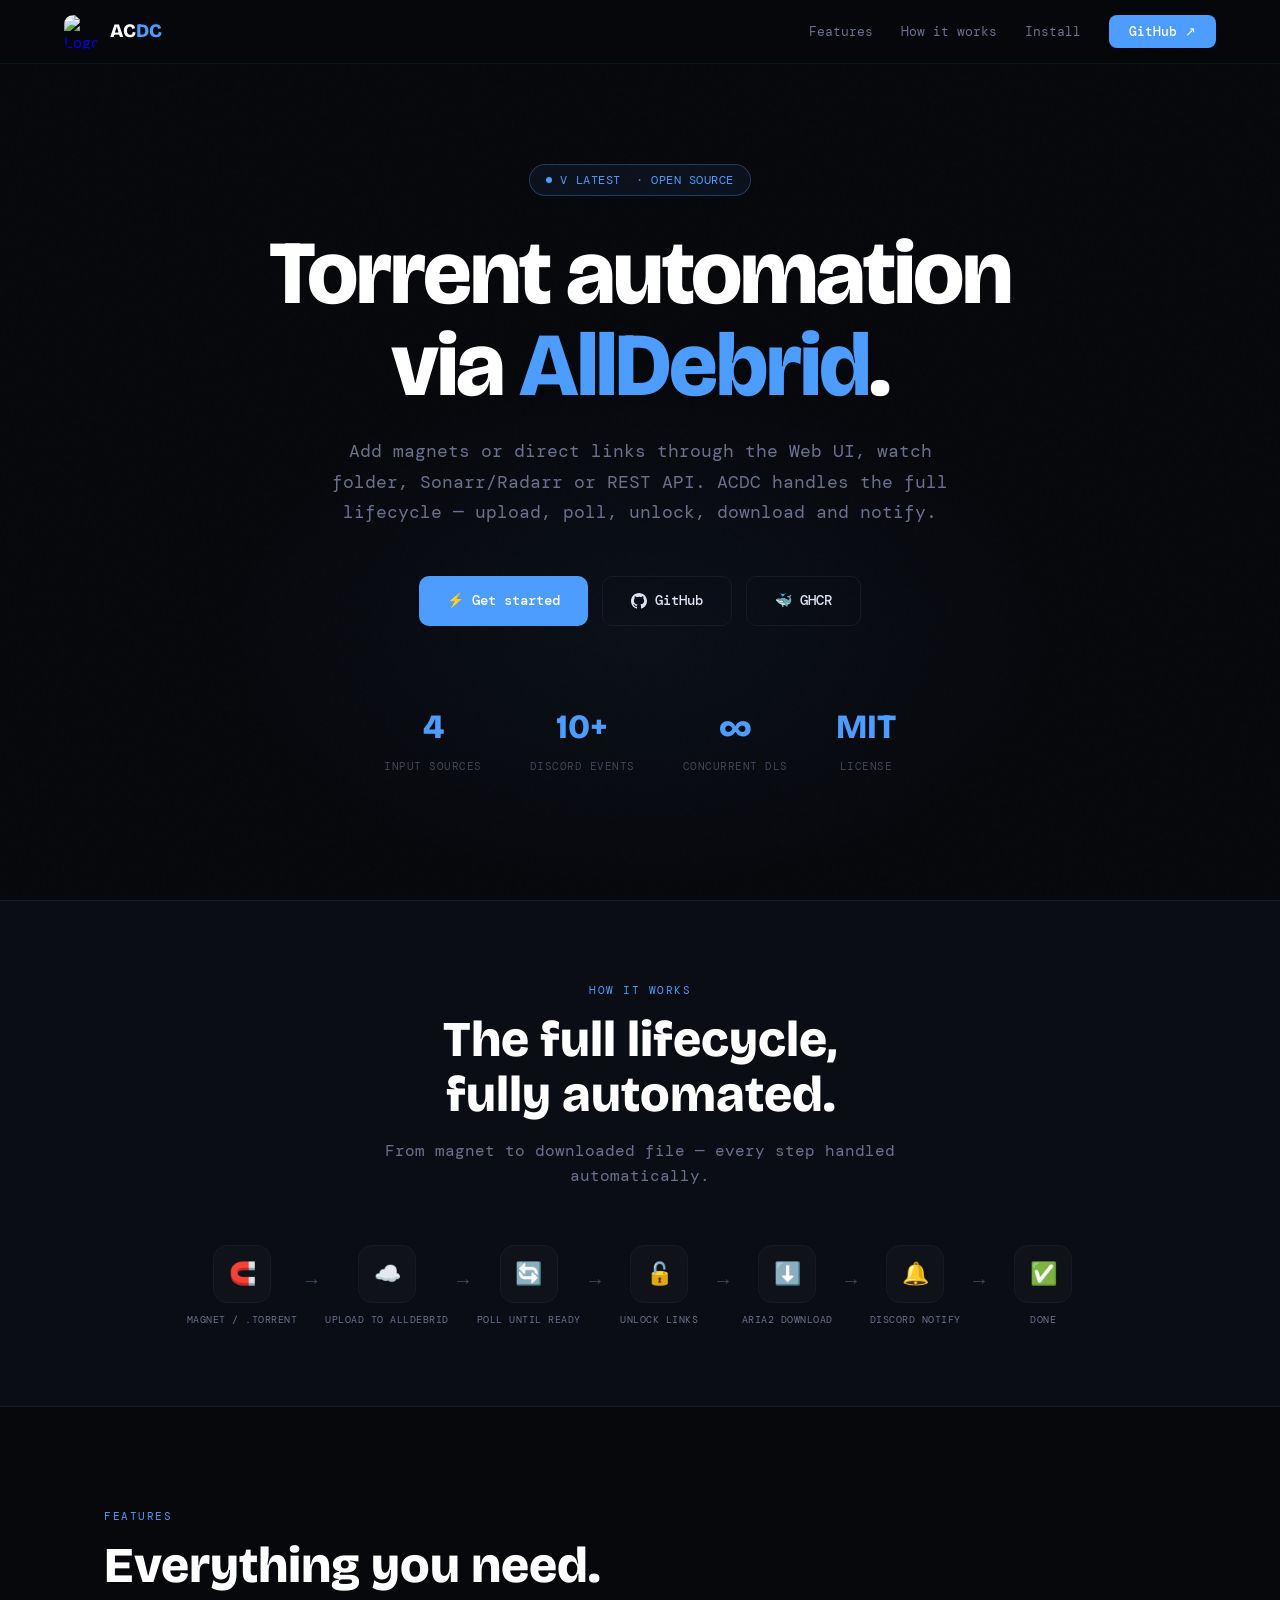
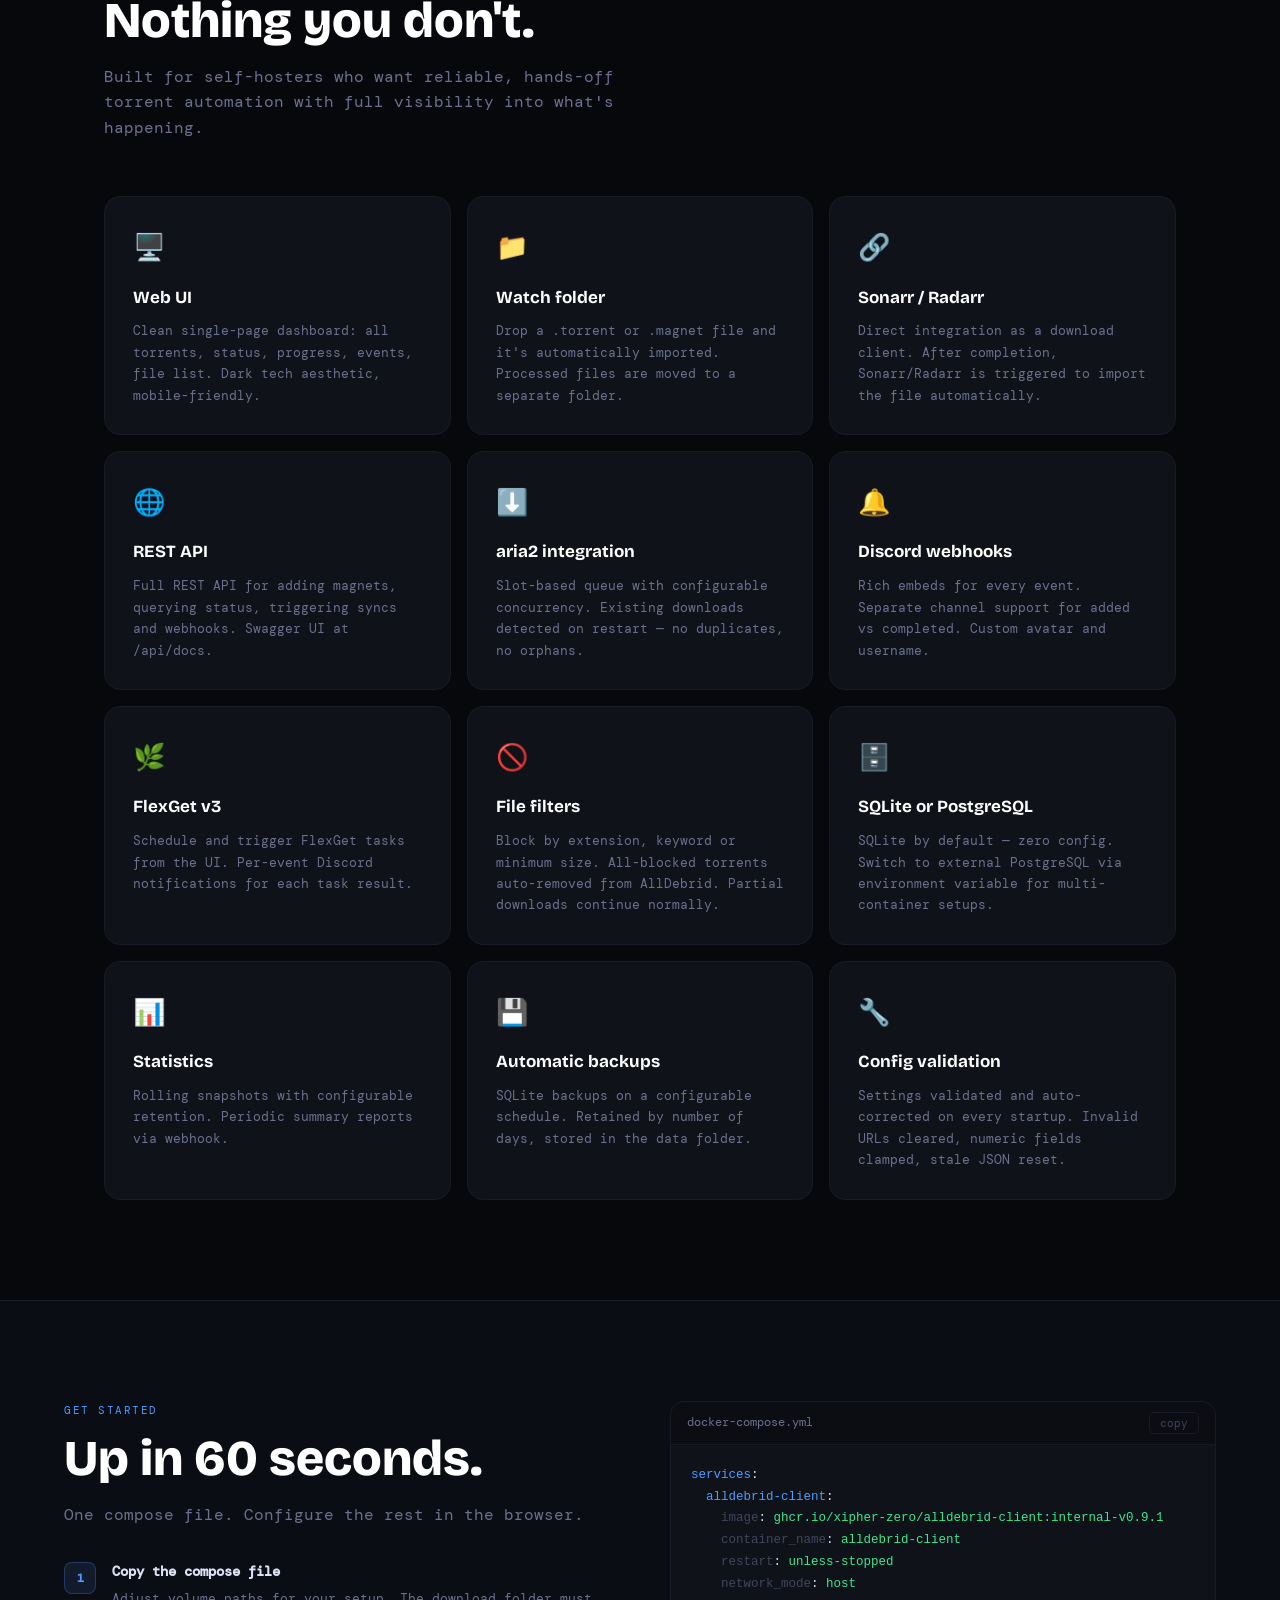
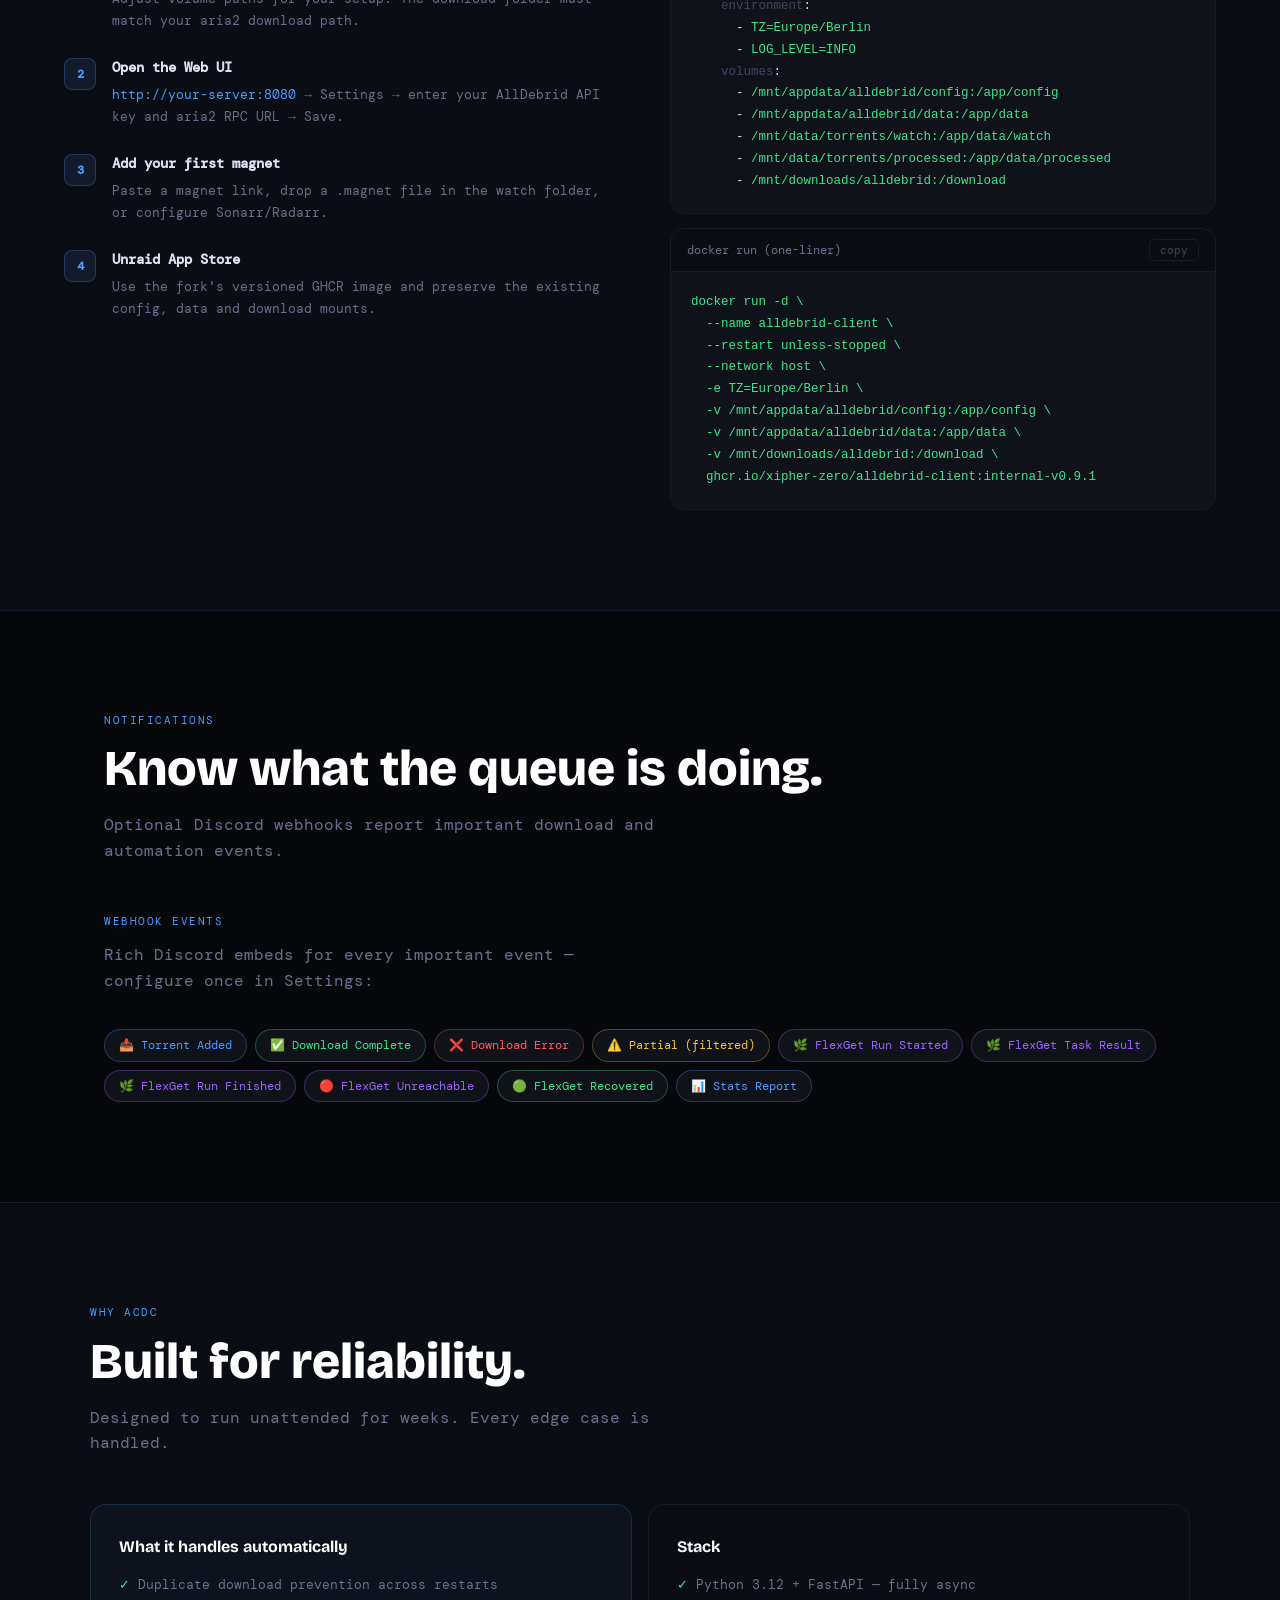
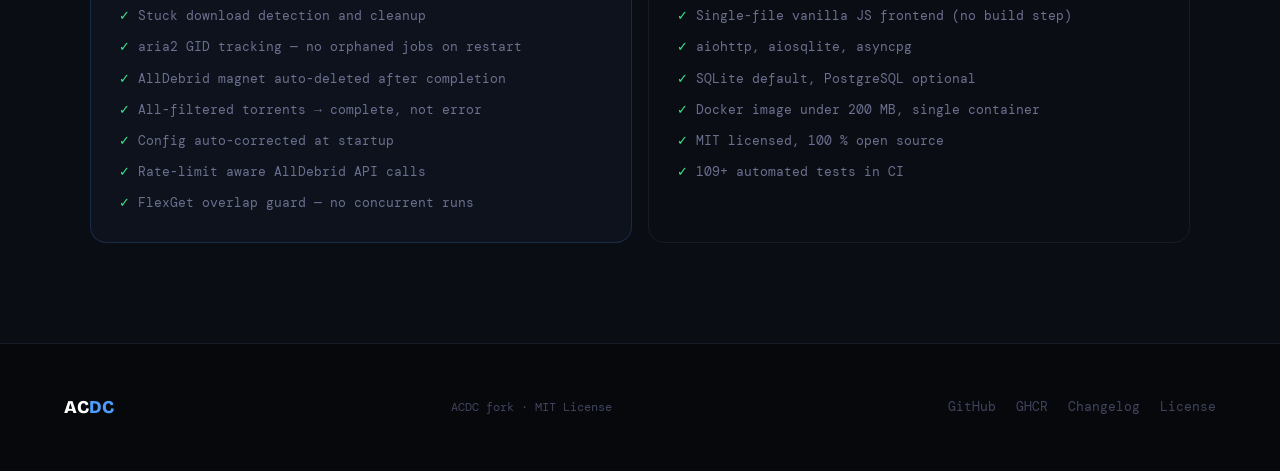
==== index.html @ 46edc363 "Rename app to ACDC and unify downloads UI" ====
<!DOCTYPE html>
<html lang="en">
<head>
<meta charset="UTF-8">
<meta name="viewport" content="width=device-width, initial-scale=1.0">
<title>AllDebrid Control &amp; Download Center (ACDC)</title>
<meta name="description" content="Self-hosted torrent automation via AllDebrid. Add magnets via Web UI, watch folder, Sonarr/Radarr or API.">
<link rel="icon" type="image/png" href="./logo.png">
<link rel="apple-touch-icon" href="./logo.png">
<link rel="preconnect" href="https://fonts.googleapis.com">
<link href="https://fonts.googleapis.com/css2?family=Bricolage+Grotesque:wght@400;600;800&family=DM+Mono:wght@300;400;500&display=swap" rel="stylesheet">
<style>
:root{
  --bg:#07080c;--bg2:#0b0d14;--surf:#10121a;--brd:#181b27;
  --acc:#4d9cff;--acc2:#74b4ff;--green:#3de68b;--yellow:#f5c542;--red:#ff5f5f;
  --tx:#dde1f5;--mu:#40455e;--mu2:#6b708f;
  --disp:'Bricolage Grotesque',sans-serif;--mono:'DM Mono',monospace;
}
*,*::before,*::after{box-sizing:border-box;margin:0;padding:0}
html{scroll-behavior:smooth}
body{background:var(--bg);color:var(--tx);font-family:var(--mono);font-size:15px;line-height:1.7;overflow-x:hidden}
body::before{content:'';position:fixed;inset:0;background-image:url("data:image/svg+xml,%3Csvg viewBox='0 0 256 256' xmlns='http://www.w3.org/2000/svg'%3E%3Cfilter id='n'%3E%3CfeTurbulence type='fractalNoise' baseFrequency='0.9' numOctaves='4' stitchTiles='stitch'/%3E%3C/filter%3E%3Crect width='100%25' height='100%25' filter='url(%23n)' opacity='0.04'/%3E%3C/svg%3E");pointer-events:none;z-index:0;opacity:.35}

/* NAV */
nav{position:fixed;top:0;left:0;right:0;z-index:100;padding:0 5vw;height:64px;display:flex;align-items:center;justify-content:space-between;border-bottom:1px solid rgba(77,156,255,.08);background:rgba(7,8,12,.9);backdrop-filter:blur(14px)}
.nav-logo{display:flex;align-items:center;gap:12px;text-decoration:none}
.nav-logo img{width:34px;height:34px;border-radius:9px}
.nav-logo-text{font-family:var(--disp);font-size:19px;font-weight:800;color:#fff}
.nav-logo-text span{color:var(--acc)}
.nav-links{display:flex;align-items:center;gap:28px;list-style:none}
.nav-links a{color:var(--mu2);text-decoration:none;font-size:13px;transition:color .2s}
.nav-links a:hover{color:var(--tx)}
.nav-cta{padding:8px 20px;background:var(--acc);color:#fff!important;border-radius:8px;font-weight:500;font-size:13px!important;transition:background .2s,transform .15s!important}
.nav-cta:hover{background:var(--acc2)!important;transform:translateY(-1px)}
.hamburger{display:none;flex-direction:column;gap:5px;cursor:pointer;padding:4px}
.hamburger span{width:22px;height:2px;background:var(--mu2);border-radius:2px;transition:all .3s}
.nav-mobile{display:none;position:fixed;top:64px;left:0;right:0;background:rgba(7,8,12,.97);backdrop-filter:blur(14px);border-bottom:1px solid var(--brd);padding:20px 5vw;flex-direction:column;gap:0;z-index:99}
.nav-mobile.open{display:flex}
.nav-mobile a{color:var(--mu2);text-decoration:none;font-size:14px;padding:12px 0;border-bottom:1px solid var(--brd)}
.nav-mobile a:hover{color:var(--tx)}
@media(max-width:700px){.nav-links{display:none}.hamburger{display:flex}}

/* HERO */
.hero{min-height:100vh;display:flex;flex-direction:column;align-items:center;justify-content:center;text-align:center;padding:120px 5vw 80px;position:relative}
.hero::after{content:'';position:absolute;top:40%;left:50%;transform:translateX(-50%);width:900px;height:550px;background:radial-gradient(ellipse,rgba(77,156,255,.055) 0%,transparent 65%);pointer-events:none;z-index:-1}
.hero-badge{display:inline-flex;align-items:center;gap:8px;padding:5px 16px;border:1px solid rgba(77,156,255,.3);border-radius:100px;background:rgba(77,156,255,.07);color:var(--acc);font-size:12px;letter-spacing:.5px;text-transform:uppercase;margin-bottom:32px;animation:fadeUp .6s ease both}
.badge-dot{width:6px;height:6px;border-radius:50%;background:var(--acc);animation:blink 2s infinite;flex-shrink:0}
@keyframes blink{0%,100%{opacity:1}50%{opacity:.3}}
.hero-title{font-family:var(--disp);font-size:clamp(46px,8vw,90px);font-weight:800;line-height:1.02;letter-spacing:-2px;color:#fff;margin-bottom:24px;animation:fadeUp .7s .1s ease both}
.hero-title span{color:var(--acc)}
.hero-sub{font-size:clamp(15px,2vw,18px);color:var(--mu2);max-width:620px;margin-bottom:48px;animation:fadeUp .8s .2s ease both}
.hero-ctas{display:flex;gap:14px;flex-wrap:wrap;justify-content:center;animation:fadeUp .9s .3s ease both}
.btn{display:inline-flex;align-items:center;gap:8px;padding:12px 28px;border-radius:10px;font-family:var(--mono);font-size:14px;font-weight:500;text-decoration:none;transition:all .2s;cursor:pointer;border:none}
.btn-primary{background:var(--acc);color:#fff}
.btn-primary:hover{background:var(--acc2);transform:translateY(-2px)}
.btn-ghost{background:transparent;color:var(--tx);border:1px solid var(--brd)}
.btn-ghost:hover{border-color:rgba(77,156,255,.4);color:var(--acc);transform:translateY(-2px)}
.hero-stats{display:flex;gap:48px;margin-top:72px;justify-content:center;flex-wrap:wrap;animation:fadeUp 1s .4s ease both}
.hero-stat{text-align:center}
.hero-stat-num{font-family:var(--disp);font-size:34px;font-weight:800;color:var(--acc)}
.hero-stat-label{font-size:11px;color:var(--mu);text-transform:uppercase;letter-spacing:.5px;margin-top:2px}
@keyframes fadeUp{from{opacity:0;transform:translateY(20px)}to{opacity:1;transform:translateY(0)}}

/* REVEAL */
.reveal{opacity:0;transform:translateY(28px);transition:opacity .7s ease,transform .7s ease}
.reveal.visible{opacity:1;transform:none}

/* SECTION */
.section-label{font-size:11px;text-transform:uppercase;letter-spacing:1.5px;color:var(--acc);margin-bottom:12px}
.section-title{font-family:var(--disp);font-size:clamp(30px,4.5vw,50px);font-weight:800;color:#fff;line-height:1.1;margin-bottom:16px}
.section-sub{color:var(--mu2);font-size:16px;max-width:560px;line-height:1.6}
.section-wrap{max-width:1200px;margin:0 auto;padding:100px 5vw}

/* PIPELINE */
.pipeline-bg{background:var(--bg2);border-top:1px solid var(--brd);border-bottom:1px solid var(--brd);padding:80px 5vw}
.pipeline-inner{max-width:1100px;margin:0 auto}
.pipeline-flow{display:flex;align-items:flex-start;flex-wrap:wrap;justify-content:center;gap:6px;margin-top:56px}
.pipe-step{display:flex;flex-direction:column;align-items:center;gap:10px;min-width:100px}
.pipe-icon{width:58px;height:58px;border-radius:14px;background:var(--surf);border:1px solid var(--brd);display:flex;align-items:center;justify-content:center;font-size:22px;transition:all .3s}
.pipe-step:hover .pipe-icon{border-color:rgba(77,156,255,.4);background:rgba(77,156,255,.07)}
.pipe-label{font-size:10px;color:var(--mu2);text-align:center;text-transform:uppercase;letter-spacing:.5px;line-height:1.3}
.pipe-arrow{color:var(--mu);font-size:20px;flex-shrink:0;margin-top:18px;padding:0 2px}
@media(max-width:600px){.pipe-arrow{display:none}.pipe-step{min-width:72px}}

/* FEATURES */
.features-grid{display:grid;grid-template-columns:repeat(auto-fill,minmax(290px,1fr));gap:16px;margin-top:56px}
.feat-card{background:var(--surf);border:1px solid var(--brd);border-radius:16px;padding:28px;transition:border-color .3s,transform .3s}
.feat-card:hover{border-color:rgba(77,156,255,.22);transform:translateY(-3px)}
.feat-icon{font-size:26px;margin-bottom:14px}
.feat-title{font-family:var(--disp);font-size:17px;font-weight:700;color:#fff;margin-bottom:8px}
.feat-text{color:var(--mu2);font-size:13px;line-height:1.65}

/* INSTALL */
.install-grid{display:grid;grid-template-columns:1fr 1fr;gap:60px;align-items:start}
@media(max-width:768px){.install-grid{grid-template-columns:1fr}}
.install-steps{margin-top:32px;display:flex;flex-direction:column;gap:24px}
.install-step{display:flex;gap:16px;align-items:flex-start}
.step-num{width:32px;height:32px;border-radius:8px;background:rgba(77,156,255,.1);border:1px solid rgba(77,156,255,.25);display:flex;align-items:center;justify-content:center;font-size:12px;font-weight:700;color:var(--acc);flex-shrink:0;margin-top:2px}
.step-body strong{color:var(--tx);font-size:14px;display:block;margin-bottom:4px}
.step-body p{color:var(--mu2);font-size:13px}
.step-body a{color:var(--acc);text-decoration:none}

/* CODE */
.code-block{background:var(--surf);border:1px solid var(--brd);border-radius:14px;overflow:hidden}
.code-header{display:flex;align-items:center;justify-content:space-between;padding:10px 16px;border-bottom:1px solid var(--brd);background:rgba(0,0,0,.3)}
.code-title{font-size:12px;color:var(--mu2)}
.copy-btn{font-size:11px;color:var(--mu);background:none;border:1px solid var(--brd);cursor:pointer;font-family:var(--mono);padding:3px 10px;border-radius:5px;transition:all .2s}
.copy-btn:hover{color:var(--acc);border-color:rgba(77,156,255,.3)}
pre{padding:20px;font-size:12.5px;line-height:1.75;overflow-x:auto;color:var(--tx);white-space:pre}
.kw{color:var(--acc)}.str{color:var(--green)}.cm{color:var(--mu)}.num{color:var(--yellow)}

/* DISCORD */
.discord-card{background:rgba(88,101,242,.06);border:1px solid rgba(88,101,242,.2);border-radius:20px;padding:48px;display:flex;gap:48px;align-items:center;flex-wrap:wrap}
.discord-icon-wrap{width:80px;height:80px;flex-shrink:0;background:rgba(88,101,242,.1);border-radius:20px;display:flex;align-items:center;justify-content:center;font-size:36px}
.discord-text h3{font-family:var(--disp);font-size:24px;font-weight:700;color:#fff;margin-bottom:8px}
.discord-text p{color:var(--mu2);max-width:480px;font-size:14px;margin-bottom:20px}
.discord-btn{display:inline-flex;align-items:center;gap:8px;padding:12px 28px;background:rgba(88,101,242,.8);color:#fff;border-radius:10px;text-decoration:none;font-size:14px;font-weight:500;transition:all .2s}
.discord-btn:hover{background:rgba(88,101,242,1);transform:translateY(-2px)}
.webhook-events{display:flex;gap:8px;flex-wrap:wrap;margin-top:36px}
.event-pill{padding:5px 14px;border-radius:100px;border:1px solid var(--brd);background:var(--surf);font-size:12px;color:var(--mu2)}
.pill-added{border-color:rgba(77,156,255,.3);color:var(--acc)}
.pill-done{border-color:rgba(61,230,139,.3);color:var(--green)}
.pill-error{border-color:rgba(255,95,95,.3);color:var(--red)}
.pill-partial{border-color:rgba(245,197,66,.3);color:var(--yellow)}
.pill-fg{border-color:rgba(160,100,255,.3);color:#a064ff}

/* WHY */
.why-grid{display:grid;grid-template-columns:1fr 1fr;gap:16px;margin-top:48px}
@media(max-width:680px){.why-grid{grid-template-columns:1fr}}
.why-card{padding:28px;border-radius:16px;border:1px solid var(--brd)}
.why-card.accent{background:rgba(77,156,255,.04);border-color:rgba(77,156,255,.18)}
.why-card h4{font-family:var(--disp);font-size:16px;font-weight:700;color:#fff;margin-bottom:14px}
.why-list{list-style:none;display:flex;flex-direction:column;gap:9px}
.why-list li{font-size:13px;color:var(--mu2);display:flex;align-items:flex-start;gap:8px}
.why-list li::before{content:'✓';color:var(--green);flex-shrink:0}

/* FOOTER */
footer{padding:48px 5vw;border-top:1px solid var(--brd);display:flex;align-items:center;justify-content:space-between;flex-wrap:wrap;gap:16px;max-width:1400px;margin:0 auto;width:100%}
.footer-logo{font-family:var(--disp);font-size:18px;font-weight:800;color:#fff;text-decoration:none}
.footer-logo span{color:var(--acc)}
.footer-links{display:flex;gap:20px;flex-wrap:wrap}
.footer-links a{color:var(--mu);font-size:13px;text-decoration:none;transition:color .2s}
.footer-links a:hover{color:var(--tx)}
.footer-copy{color:var(--mu);font-size:12px}
</style>
</head>
<body>

<!-- NAV -->
<nav>
  <a href="#" class="nav-logo">
    <img src="./logo.png" alt="Logo">
    <span class="nav-logo-text">AC<span>DC</span></span>
  </a>
  <ul class="nav-links">
    <li><a href="#features">Features</a></li>
    <li><a href="#pipeline">How it works</a></li>
    <li><a href="#install">Install</a></li>
    <li><a href="https://github.com/Xipher-Zero/alldebrid-client" target="_blank" class="nav-cta">GitHub ↗</a></li>
  </ul>
  <div class="hamburger" id="hamburger" onclick="toggleNav()">
    <span></span><span></span><span></span>
  </div>
</nav>
<div class="nav-mobile" id="nav-mobile">
  <a href="#features" onclick="toggleNav()">Features</a>
  <a href="#pipeline" onclick="toggleNav()">How it works</a>
  <a href="#install" onclick="toggleNav()">Install</a>
  <a href="https://github.com/Xipher-Zero/alldebrid-client" target="_blank">GitHub ↗</a>
</div>

<!-- HERO -->
<section class="hero">
  <div class="hero-badge">
    <span class="badge-dot"></span>
    v<span id="version-num">latest</span>&nbsp;·&nbsp;open source
  </div>
  <h1 class="hero-title">Torrent automation<br>via <span>AllDebrid</span>.</h1>
  <p class="hero-sub">Add magnets or direct links through the Web UI, watch folder, Sonarr/Radarr or REST API. ACDC handles the full lifecycle — upload, poll, unlock, download and notify.</p>
  <div class="hero-ctas">
    <a href="#install" class="btn btn-primary">⚡ Get started</a>
    <a href="https://github.com/Xipher-Zero/alldebrid-client" target="_blank" class="btn btn-ghost">
      <svg width="16" height="16" viewBox="0 0 24 24" fill="currentColor"><path d="M12 0C5.374 0 0 5.373 0 12c0 5.302 3.438 9.8 8.207 11.387.599.111.793-.261.793-.577v-2.234c-3.338.726-4.033-1.416-4.033-1.416-.546-1.387-1.333-1.756-1.333-1.756-1.089-.745.083-.729.083-.729 1.205.084 1.839 1.237 1.839 1.237 1.07 1.834 2.807 1.304 3.492.997.107-.775.418-1.305.762-1.604-2.665-.305-5.467-1.334-5.467-5.931 0-1.311.469-2.381 1.236-3.221-.124-.303-.535-1.524.117-3.176 0 0 1.008-.322 3.301 1.23A11.509 11.509 0 0112 5.803c1.02.005 2.047.138 3.006.404 2.291-1.552 3.297-1.23 3.297-1.23.653 1.653.242 2.874.118 3.176.77.84 1.235 1.911 1.235 3.221 0 4.609-2.807 5.624-5.479 5.921.43.372.823 1.102.823 2.222v3.293c0 .319.192.694.801.576C20.566 21.797 24 17.3 24 12c0-6.627-5.373-12-12-12z"/></svg>
      GitHub
    </a>
    <a href="https://github.com/Xipher-Zero/alldebrid-client/pkgs/container/alldebrid-client" target="_blank" class="btn btn-ghost">🐳 GHCR</a>
  </div>
  <div class="hero-stats">
    <div class="hero-stat"><div class="hero-stat-num">4</div><div class="hero-stat-label">Input sources</div></div>
    <div class="hero-stat"><div class="hero-stat-num">10+</div><div class="hero-stat-label">Discord events</div></div>
    <div class="hero-stat"><div class="hero-stat-num">∞</div><div class="hero-stat-label">Concurrent DLs</div></div>
    <div class="hero-stat"><div class="hero-stat-num">MIT</div><div class="hero-stat-label">License</div></div>
  </div>
</section>

<!-- PIPELINE -->
<div class="pipeline-bg">
  <div class="pipeline-inner">
    <div class="section-label reveal" style="text-align:center">How it works</div>
    <h2 class="section-title reveal" style="text-align:center">The full lifecycle,<br>fully automated.</h2>
    <p class="section-sub reveal" style="text-align:center;margin:0 auto">From magnet to downloaded file — every step handled automatically.</p>
    <div class="pipeline-flow reveal">
      <div class="pipe-step"><div class="pipe-icon">🧲</div><div class="pipe-label">Magnet / .torrent</div></div>
      <div class="pipe-arrow">→</div>
      <div class="pipe-step"><div class="pipe-icon">☁️</div><div class="pipe-label">Upload to AllDebrid</div></div>
      <div class="pipe-arrow">→</div>
      <div class="pipe-step"><div class="pipe-icon">🔄</div><div class="pipe-label">Poll until ready</div></div>
      <div class="pipe-arrow">→</div>
      <div class="pipe-step"><div class="pipe-icon">🔓</div><div class="pipe-label">Unlock links</div></div>
      <div class="pipe-arrow">→</div>
      <div class="pipe-step"><div class="pipe-icon">⬇️</div><div class="pipe-label">aria2 download</div></div>
      <div class="pipe-arrow">→</div>
      <div class="pipe-step"><div class="pipe-icon">🔔</div><div class="pipe-label">Discord notify</div></div>
      <div class="pipe-arrow">→</div>
      <div class="pipe-step"><div class="pipe-icon">✅</div><div class="pipe-label">Done</div></div>
    </div>
  </div>
</div>

<!-- FEATURES -->
<div class="section-wrap">
  <div id="features">
    <div class="section-label reveal">Features</div>
    <h2 class="section-title reveal">Everything you need.<br>Nothing you don't.</h2>
    <p class="section-sub reveal">Built for self-hosters who want reliable, hands-off torrent automation with full visibility into what's happening.</p>
    <div class="features-grid">
      <div class="feat-card reveal"><div class="feat-icon">🖥️</div><div class="feat-title">Web UI</div><div class="feat-text">Clean single-page dashboard: all torrents, status, progress, events, file list. Dark tech aesthetic, mobile-friendly.</div></div>
      <div class="feat-card reveal"><div class="feat-icon">📁</div><div class="feat-title">Watch folder</div><div class="feat-text">Drop a .torrent or .magnet file and it's automatically imported. Processed files are moved to a separate folder.</div></div>
      <div class="feat-card reveal"><div class="feat-icon">🔗</div><div class="feat-title">Sonarr / Radarr</div><div class="feat-text">Direct integration as a download client. After completion, Sonarr/Radarr is triggered to import the file automatically.</div></div>
      <div class="feat-card reveal"><div class="feat-icon">🌐</div><div class="feat-title">REST API</div><div class="feat-text">Full REST API for adding magnets, querying status, triggering syncs and webhooks. Swagger UI at /api/docs.</div></div>
      <div class="feat-card reveal"><div class="feat-icon">⬇️</div><div class="feat-title">aria2 integration</div><div class="feat-text">Slot-based queue with configurable concurrency. Existing downloads detected on restart — no duplicates, no orphans.</div></div>
      <div class="feat-card reveal"><div class="feat-icon">🔔</div><div class="feat-title">Discord webhooks</div><div class="feat-text">Rich embeds for every event. Separate channel support for added vs completed. Custom avatar and username.</div></div>
      <div class="feat-card reveal"><div class="feat-icon">🌿</div><div class="feat-title">FlexGet v3</div><div class="feat-text">Schedule and trigger FlexGet tasks from the UI. Per-event Discord notifications for each task result.</div></div>
      <div class="feat-card reveal"><div class="feat-icon">🚫</div><div class="feat-title">File filters</div><div class="feat-text">Block by extension, keyword or minimum size. All-blocked torrents auto-removed from AllDebrid. Partial downloads continue normally.</div></div>
      <div class="feat-card reveal"><div class="feat-icon">🗄️</div><div class="feat-title">SQLite or PostgreSQL</div><div class="feat-text">SQLite by default — zero config. Switch to external PostgreSQL via environment variable for multi-container setups.</div></div>
      <div class="feat-card reveal"><div class="feat-icon">📊</div><div class="feat-title">Statistics</div><div class="feat-text">Rolling snapshots with configurable retention. Periodic summary reports via webhook.</div></div>
      <div class="feat-card reveal"><div class="feat-icon">💾</div><div class="feat-title">Automatic backups</div><div class="feat-text">SQLite backups on a configurable schedule. Retained by number of days, stored in the data folder.</div></div>
      <div class="feat-card reveal"><div class="feat-icon">🔧</div><div class="feat-title">Config validation</div><div class="feat-text">Settings validated and auto-corrected on every startup. Invalid URLs cleared, numeric fields clamped, stale JSON reset.</div></div>
    </div>
  </div>
</div>

<!-- INSTALL -->
<div style="background:var(--bg2);border-top:1px solid var(--brd);border-bottom:1px solid var(--brd);padding:100px 5vw">
<div id="install" style="max-width:1200px;margin:0 auto">
  <div class="install-grid">
    <div>
      <div class="section-label reveal">Get started</div>
      <h2 class="section-title reveal">Up in 60 seconds.</h2>
      <p class="section-sub reveal">One compose file. Configure the rest in the browser.</p>
      <div class="install-steps">
        <div class="install-step reveal">
          <div class="step-num">1</div>
          <div class="step-body">
            <strong>Copy the compose file</strong>
            <p>Adjust volume paths for your setup. The download folder must match your aria2 download path.</p>
          </div>
        </div>
        <div class="install-step reveal">
          <div class="step-num">2</div>
          <div class="step-body">
            <strong>Open the Web UI</strong>
            <p><a href="http://your-server:8080">http://your-server:8080</a> → Settings → enter your AllDebrid API key and aria2 RPC URL → Save.</p>
          </div>
        </div>
        <div class="install-step reveal">
          <div class="step-num">3</div>
          <div class="step-body">
            <strong>Add your first magnet</strong>
            <p>Paste a magnet link, drop a .magnet file in the watch folder, or configure Sonarr/Radarr.</p>
          </div>
        </div>
        <div class="install-step reveal">
          <div class="step-num">4</div>
          <div class="step-body">
            <strong>Unraid App Store</strong>
            <p>Use the fork's versioned GHCR image and preserve the existing config, data and download mounts.</p>
          </div>
        </div>
      </div>
    </div>
    <div style="display:flex;flex-direction:column;gap:14px">
      <div class="code-block reveal">
        <div class="code-header">
          <span class="code-title">docker-compose.yml</span>
          <button class="copy-btn" onclick="copyCode('cc1',this)">copy</button>
        </div>
        <pre id="cc1"><span class="kw">services</span>:
  <span class="kw">alldebrid-client</span>:
    <span class="cm">image</span>: <span class="str">ghcr.io/xipher-zero/alldebrid-client:internal-v0.9.1</span>
    <span class="cm">container_name</span>: <span class="str">alldebrid-client</span>
    <span class="cm">restart</span>: <span class="str">unless-stopped</span>
    <span class="cm">network_mode</span>: <span class="str">host</span>
    <span class="cm">environment</span>:
      - <span class="str">TZ=Europe/Berlin</span>
      - <span class="str">LOG_LEVEL=INFO</span>
    <span class="cm">volumes</span>:
      - <span class="str">/mnt/appdata/alldebrid/config:/app/config</span>
      - <span class="str">/mnt/appdata/alldebrid/data:/app/data</span>
      - <span class="str">/mnt/data/torrents/watch:/app/data/watch</span>
      - <span class="str">/mnt/data/torrents/processed:/app/data/processed</span>
      - <span class="str">/mnt/downloads/alldebrid:/download</span></pre>
      </div>
      <div class="code-block reveal">
        <div class="code-header">
          <span class="code-title">docker run (one-liner)</span>
          <button class="copy-btn" onclick="copyCode('cc2',this)">copy</button>
        </div>
        <pre id="cc2"><span class="str">docker run -d \
  --name alldebrid-client \
  --restart unless-stopped \
  --network host \
  -e TZ=Europe/Berlin \
  -v /mnt/appdata/alldebrid/config:/app/config \
  -v /mnt/appdata/alldebrid/data:/app/data \
  -v /mnt/downloads/alldebrid:/download \
  ghcr.io/xipher-zero/alldebrid-client:internal-v0.9.1</span></pre>
      </div>
    </div>
  </div>
</div>
</div>

<!-- NOTIFICATIONS -->
<div class="section-wrap">
<div id="discord">
  <div class="section-label reveal">Notifications</div>
  <h2 class="section-title reveal">Know what the queue is doing.</h2>
  <p class="section-sub reveal">Optional Discord webhooks report important download and automation events.</p>
  <div style="margin-top:48px">
    <div class="section-label reveal">Webhook events</div>
    <p class="section-sub reveal" style="margin-bottom:20px">Rich Discord embeds for every important event — configure once in Settings:</p>
    <div class="webhook-events reveal">
      <span class="event-pill pill-added">📥 Torrent Added</span>
      <span class="event-pill pill-done">✅ Download Complete</span>
      <span class="event-pill pill-error">❌ Download Error</span>
      <span class="event-pill pill-partial">⚠️ Partial (filtered)</span>
      <span class="event-pill pill-fg">🌿 FlexGet Run Started</span>
      <span class="event-pill pill-fg">🌿 FlexGet Task Result</span>
      <span class="event-pill pill-fg">🌿 FlexGet Run Finished</span>
      <span class="event-pill pill-fg">🔴 FlexGet Unreachable</span>
      <span class="event-pill pill-done">🟢 FlexGet Recovered</span>
      <span class="event-pill pill-added">📊 Stats Report</span>
    </div>
  </div>
</div>
</div>

<!-- WHY -->
<div style="background:var(--bg2);border-top:1px solid var(--brd);padding:100px 5vw">
<div id="why" style="max-width:1100px;margin:0 auto">
  <div class="section-label reveal">Why ACDC</div>
  <h2 class="section-title reveal">Built for reliability.</h2>
  <p class="section-sub reveal">Designed to run unattended for weeks. Every edge case is handled.</p>
  <div class="why-grid">
    <div class="why-card accent reveal">
      <h4>What it handles automatically</h4>
      <ul class="why-list">
        <li>Duplicate download prevention across restarts</li>
        <li>Stuck download detection and cleanup</li>
        <li>aria2 GID tracking — no orphaned jobs on restart</li>
        <li>AllDebrid magnet auto-deleted after completion</li>
        <li>All-filtered torrents → complete, not error</li>
        <li>Config auto-corrected at startup</li>
        <li>Rate-limit aware AllDebrid API calls</li>
        <li>FlexGet overlap guard — no concurrent runs</li>
      </ul>
    </div>
    <div class="why-card reveal">
      <h4>Stack</h4>
      <ul class="why-list">
        <li>Python 3.12 + FastAPI — fully async</li>
        <li>Single-file vanilla JS frontend (no build step)</li>
        <li>aiohttp, aiosqlite, asyncpg</li>
        <li>SQLite default, PostgreSQL optional</li>
        <li>Docker image under 200 MB, single container</li>
        <li>MIT licensed, 100 % open source</li>
        <li>109+ automated tests in CI</li>
      </ul>
    </div>
  </div>
</div>
</div>

<!-- FOOTER -->
<footer>
  <a href="#" class="footer-logo">AC<span>DC</span></a>
  <div class="footer-copy">ACDC fork · MIT License</div>
  <div class="footer-links">
    <a href="https://github.com/Xipher-Zero/alldebrid-client" target="_blank">GitHub</a>
    <a href="https://github.com/Xipher-Zero/alldebrid-client/pkgs/container/alldebrid-client" target="_blank">GHCR</a>
    <a href="https://github.com/Xipher-Zero/alldebrid-client/blob/main/CHANGELOG.md" target="_blank">Changelog</a>
    <a href="https://github.com/Xipher-Zero/alldebrid-client/blob/main/LICENSE" target="_blank">License</a>
  </div>
</footer>

<script>
// Version from the fork's canonical VERSION file
(async()=>{
  try{
    const r=await fetch('https://raw.githubusercontent.com/Xipher-Zero/alldebrid-client/main/VERSION');
    if(r.ok){const v=(await r.text()).trim();if(v)document.getElementById('version-num').textContent=v;}
  }catch(e){}
})();

// Scroll reveal
const obs=new IntersectionObserver(entries=>{
  entries.forEach(e=>{if(e.isIntersecting){e.target.classList.add('visible');obs.unobserve(e.target);}});
},{threshold:0.08,rootMargin:'0px 0px -40px 0px'});
document.querySelectorAll('.reveal').forEach(el=>obs.observe(el));

// Copy code blocks
function copyCode(id,btn){
  const el=document.getElementById(id);
  if(!el)return;
  navigator.clipboard.writeText(el.innerText||el.textContent).then(()=>{
    const o=btn.textContent;btn.textContent='copied!';btn.style.color='var(--green)';
    setTimeout(()=>{btn.textContent=o;btn.style.color='';},1800);
  });
}

// Mobile nav
function toggleNav(){document.getElementById('nav-mobile').classList.toggle('open');}
document.addEventListener('click',e=>{
  const n=document.getElementById('nav-mobile'),h=document.getElementById('hamburger');
  if(n.classList.contains('open')&&!n.contains(e.target)&&!h.contains(e.target))n.classList.remove('open');
});
</script>
</body>
</html>
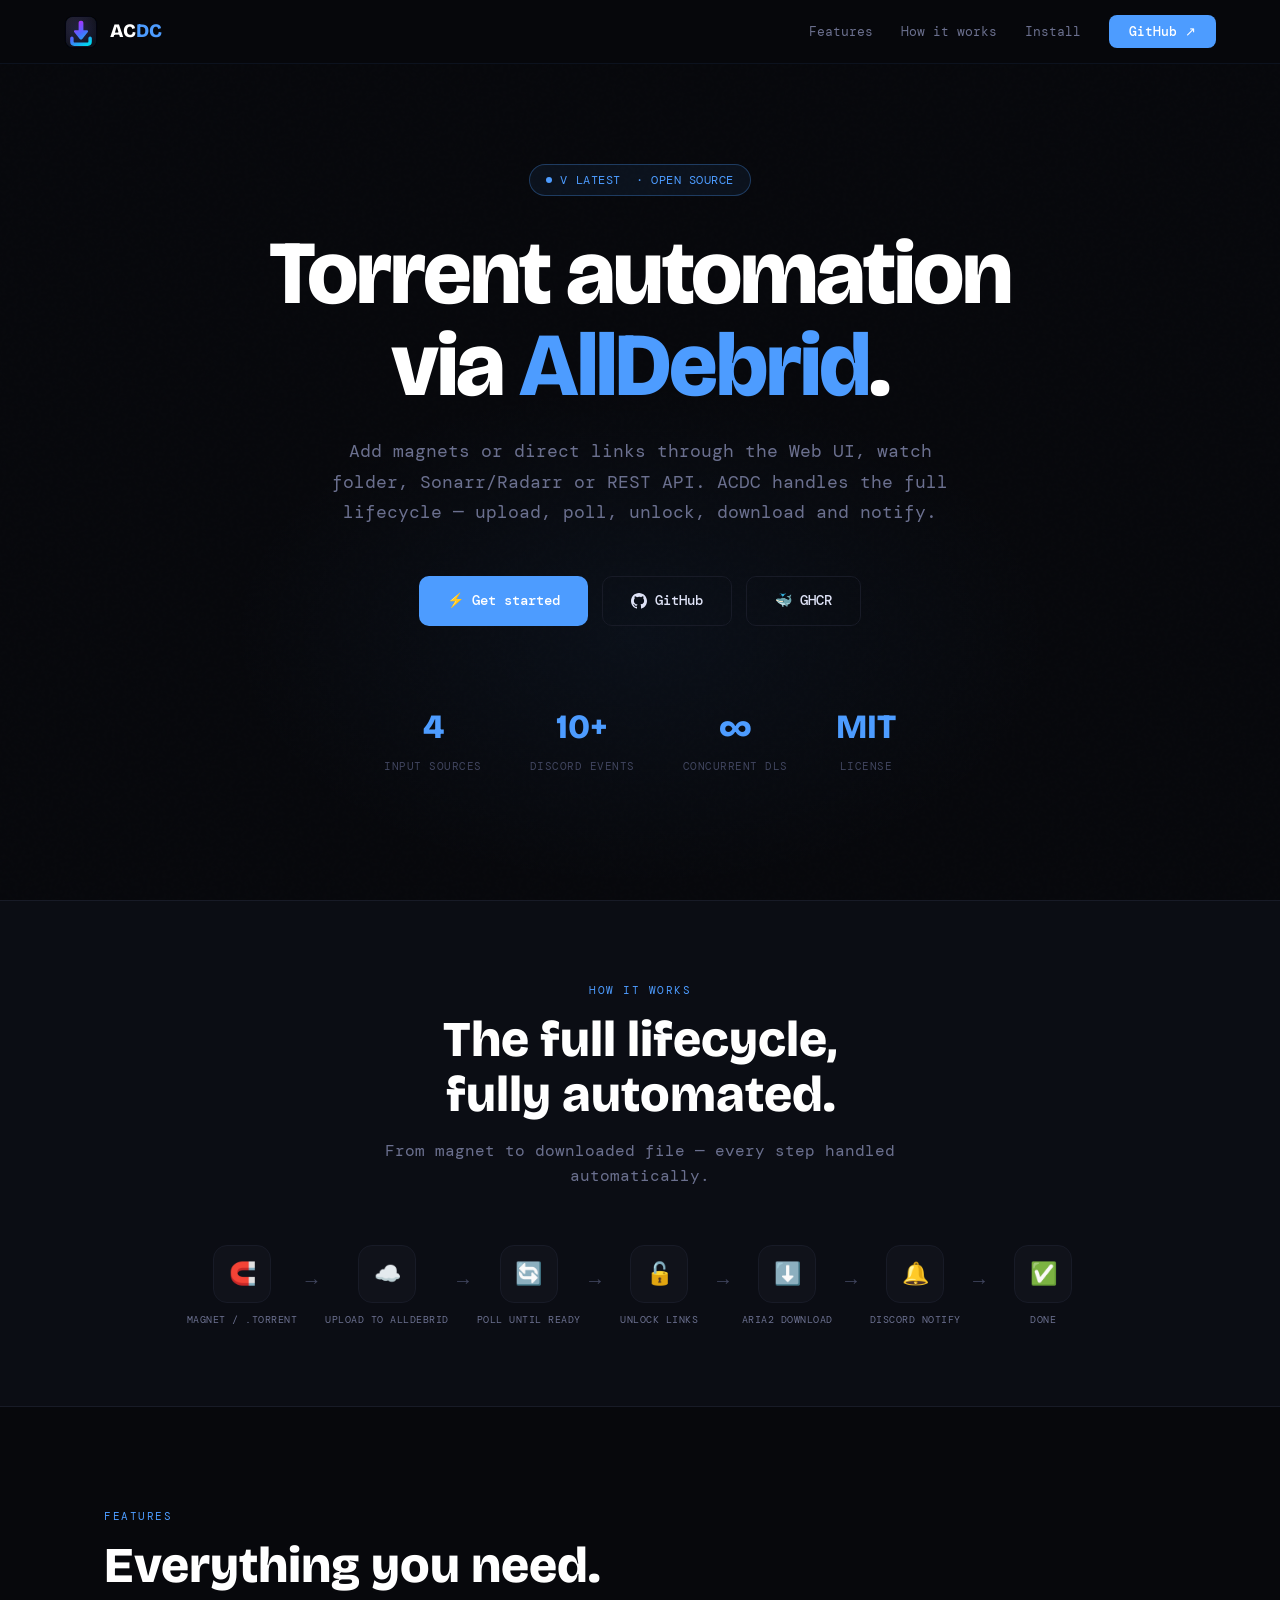
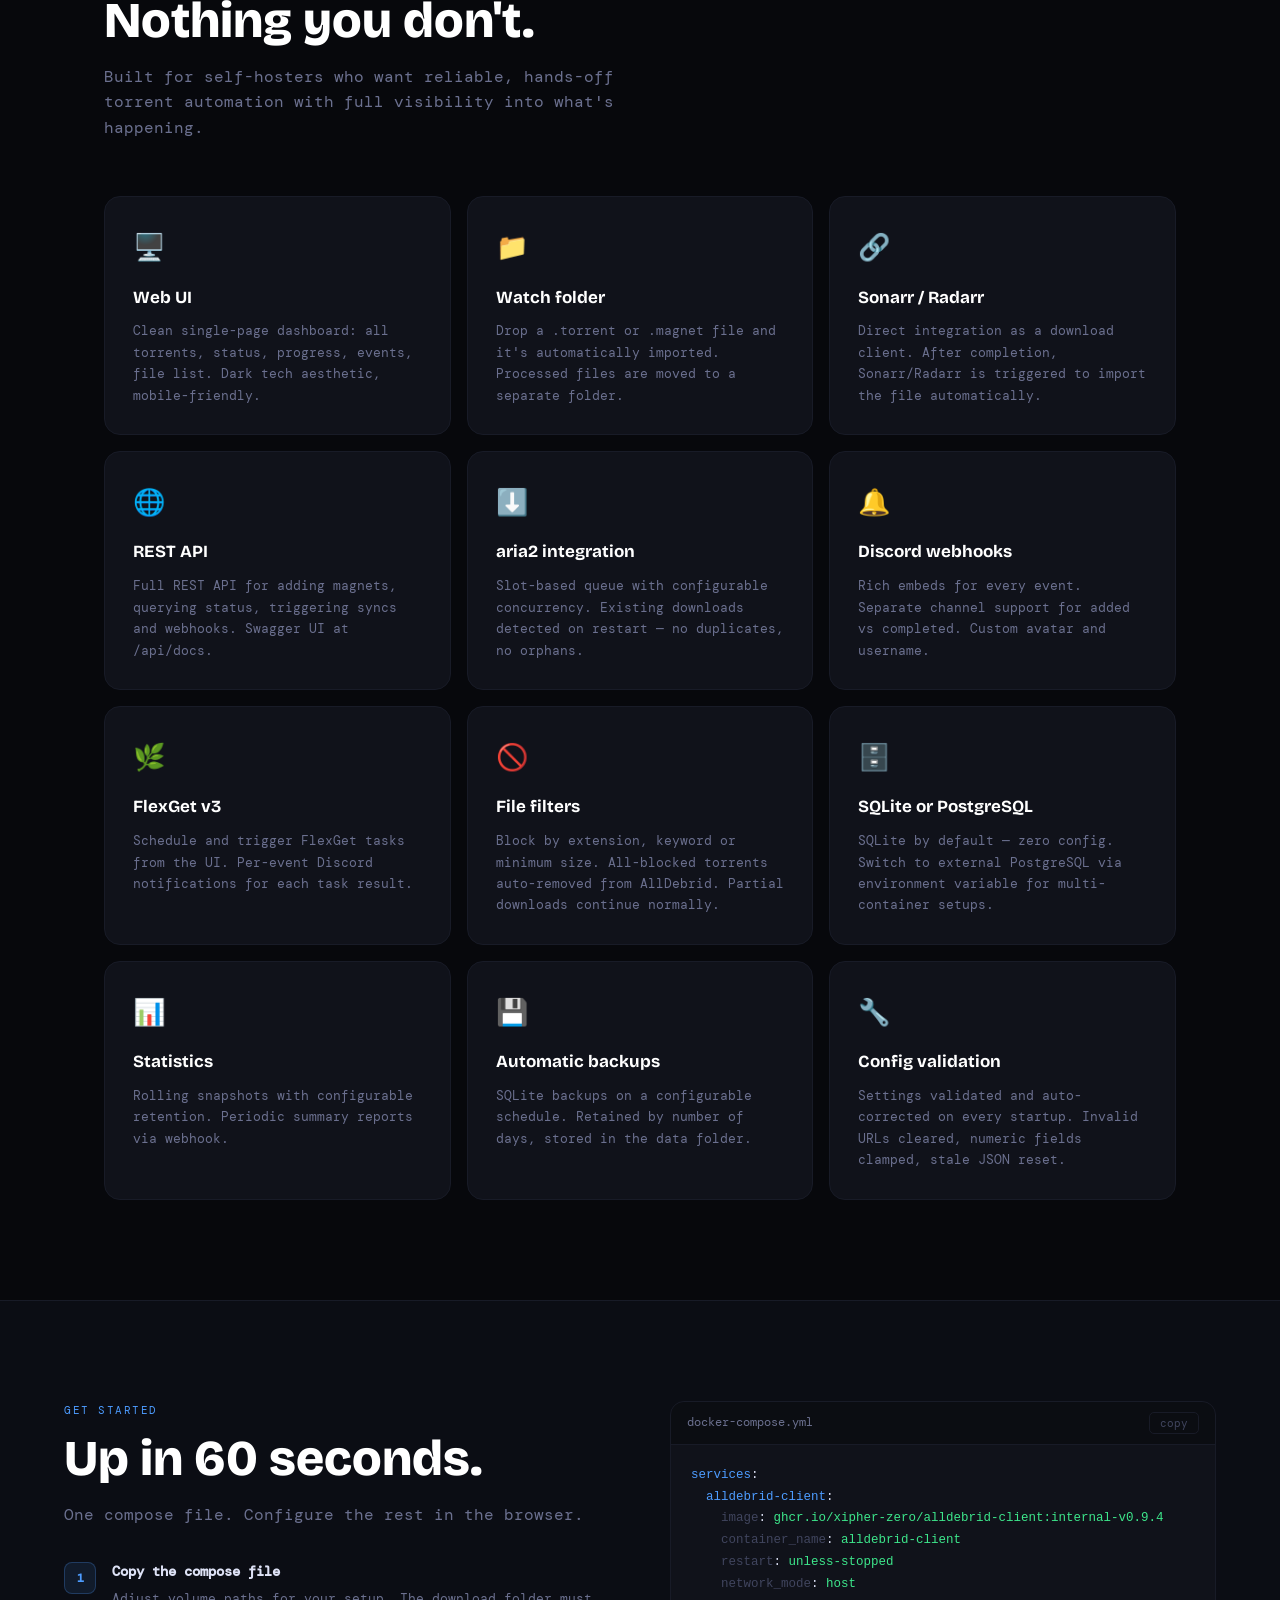
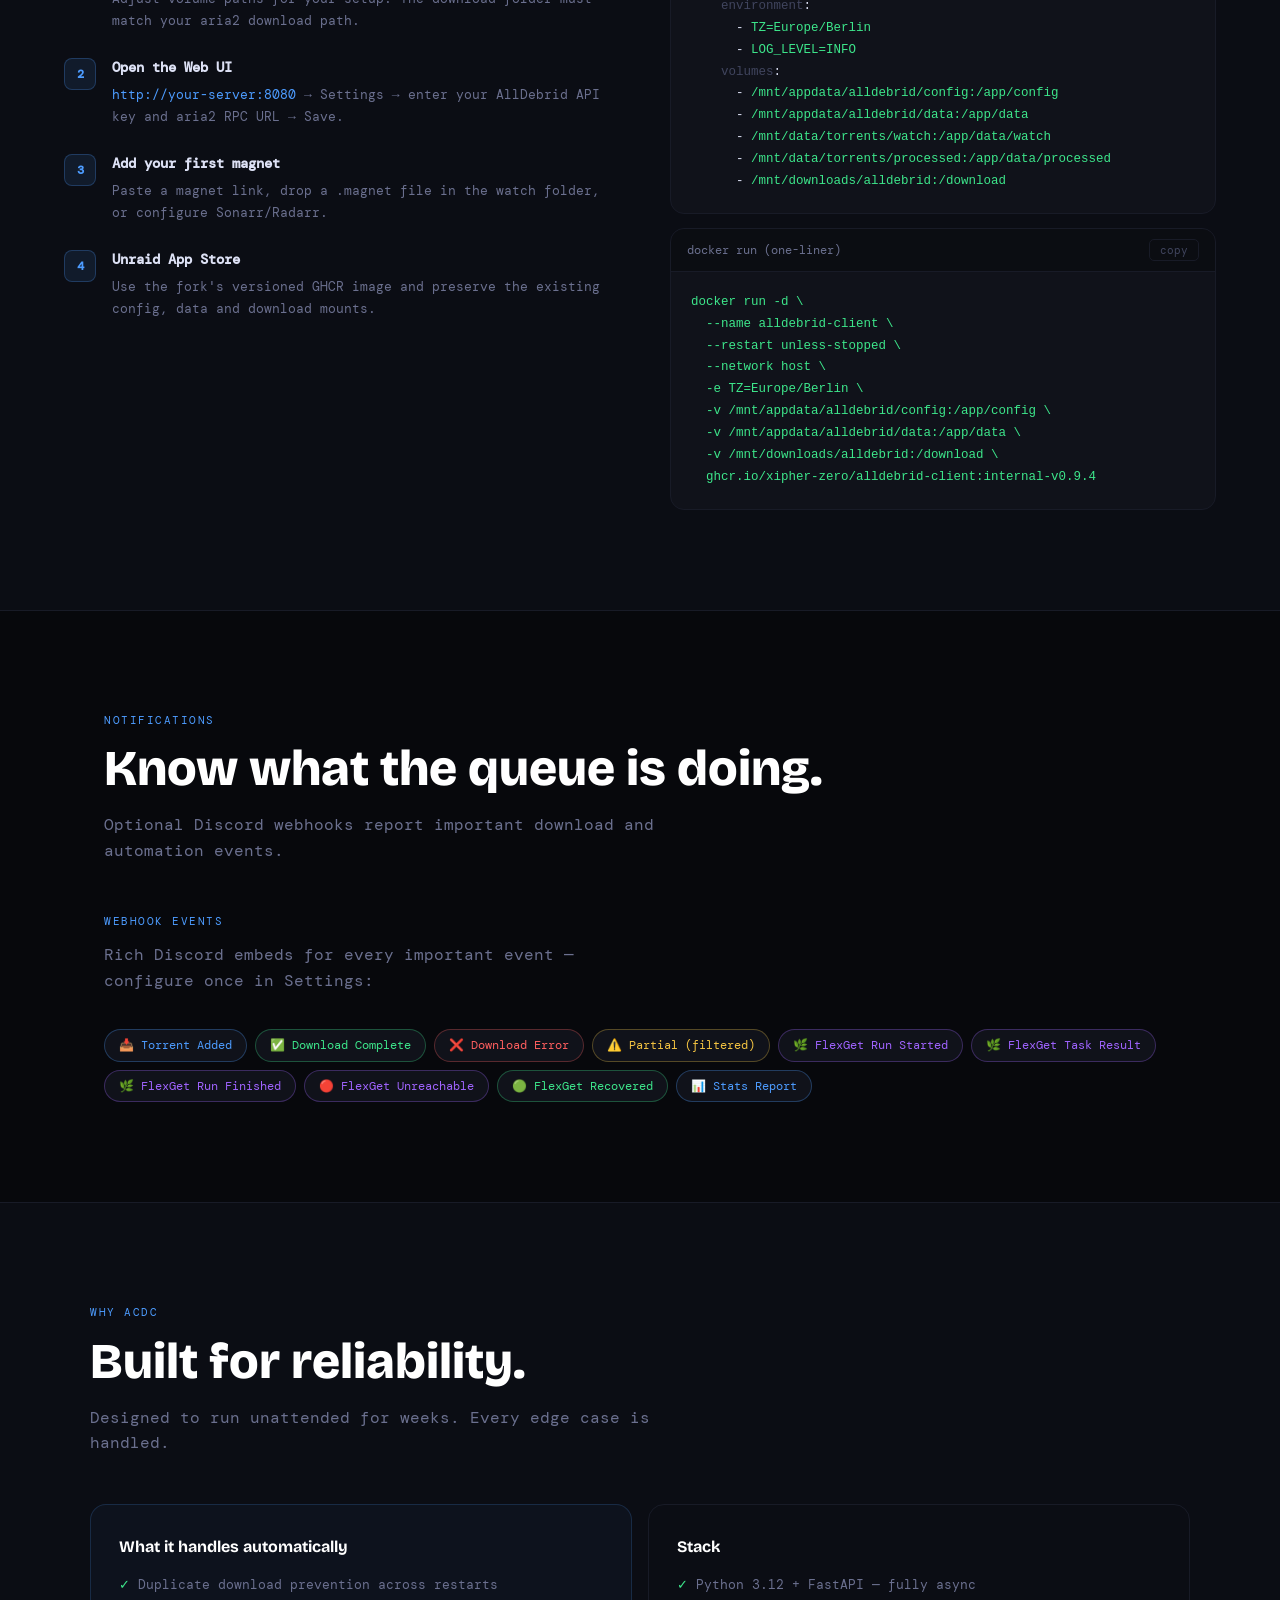
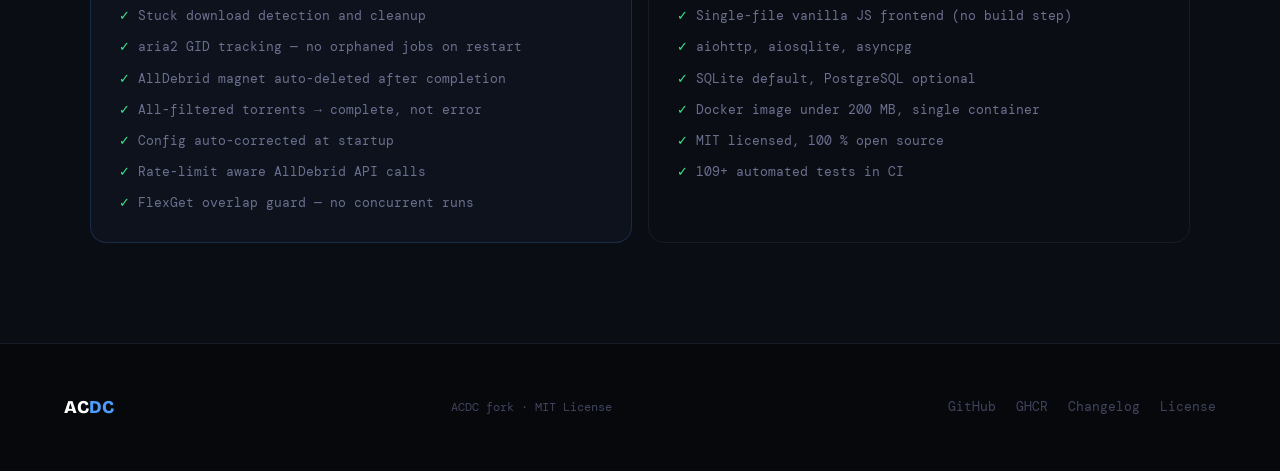
==== commit c29d6e43: "Refresh ACDC branding and themes" ====
--- a/index.html
+++ b/index.html
@@ -3,10 +3,10 @@
 <head>
 <meta charset="UTF-8">
 <meta name="viewport" content="width=device-width, initial-scale=1.0">
-<title>AllDebrid Control &amp; Download Center (ACDC)</title>
+<title>ACDC</title>
 <meta name="description" content="Self-hosted torrent automation via AllDebrid. Add magnets via Web UI, watch folder, Sonarr/Radarr or API.">
-<link rel="icon" type="image/png" href="./logo.png">
-<link rel="apple-touch-icon" href="./logo.png">
+<link rel="icon" type="image/svg+xml" href="./docs/logo.svg">
+<link rel="apple-touch-icon" href="./docs/logo.png">
 <link rel="preconnect" href="https://fonts.googleapis.com">
 <link href="https://fonts.googleapis.com/css2?family=Bricolage+Grotesque:wght@400;600;800&family=DM+Mono:wght@300;400;500&display=swap" rel="stylesheet">
 <style>
@@ -149,7 +149,7 @@
 <!-- NAV -->
 <nav>
   <a href="#" class="nav-logo">
-    <img src="./logo.png" alt="Logo">
+    <img src="./docs/logo.svg" alt="AllDebrid Control &amp; Download Center logo">
     <span class="nav-logo-text">AC<span>DC</span></span>
   </a>
   <ul class="nav-links">
@@ -287,7 +287,7 @@
         </div>
         <pre id="cc1"><span class="kw">services</span>:
   <span class="kw">alldebrid-client</span>:
-    <span class="cm">image</span>: <span class="str">ghcr.io/xipher-zero/alldebrid-client:internal-v0.9.1</span>
+    <span class="cm">image</span>: <span class="str">ghcr.io/xipher-zero/alldebrid-client:internal-v0.9.4</span>
     <span class="cm">container_name</span>: <span class="str">alldebrid-client</span>
     <span class="cm">restart</span>: <span class="str">unless-stopped</span>
     <span class="cm">network_mode</span>: <span class="str">host</span>
@@ -314,7 +314,7 @@
   -v /mnt/appdata/alldebrid/config:/app/config \
   -v /mnt/appdata/alldebrid/data:/app/data \
   -v /mnt/downloads/alldebrid:/download \
-  ghcr.io/xipher-zero/alldebrid-client:internal-v0.9.1</span></pre>
+  ghcr.io/xipher-zero/alldebrid-client:internal-v0.9.4</span></pre>
       </div>
     </div>
   </div>
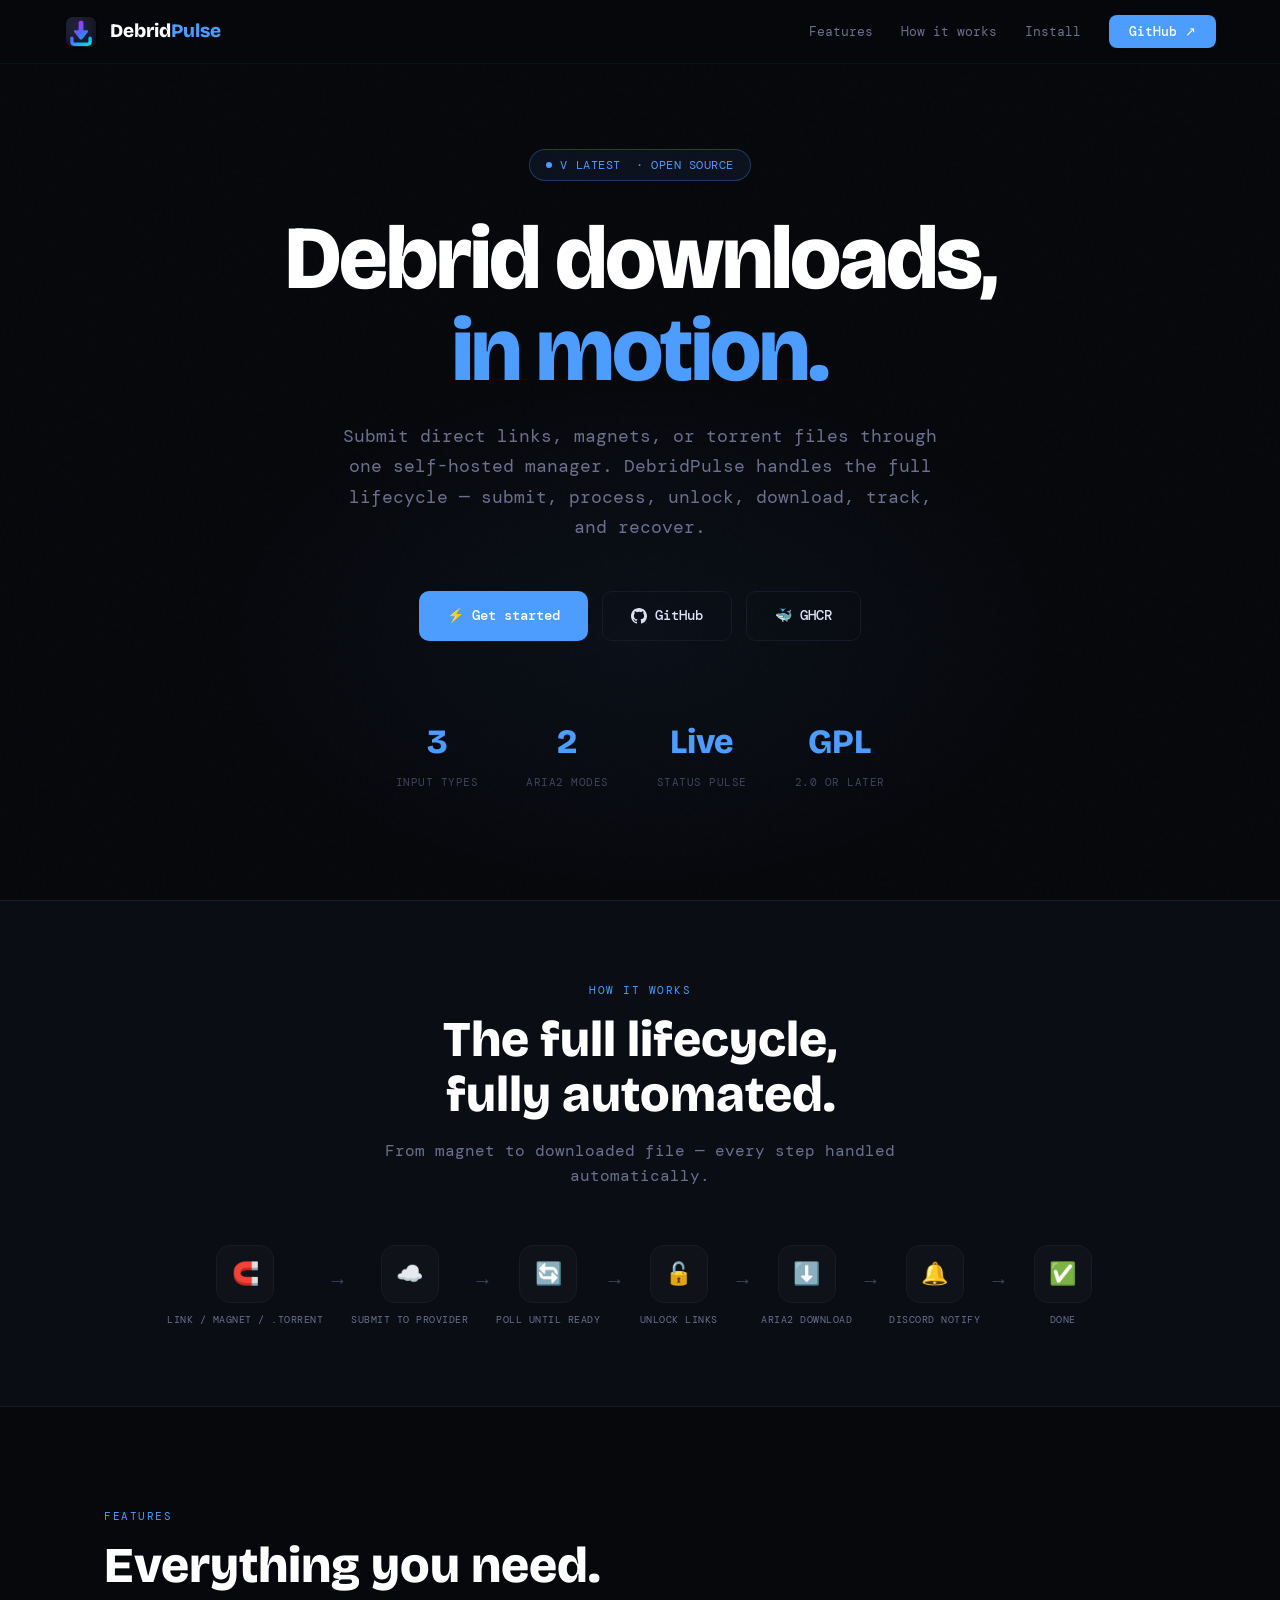
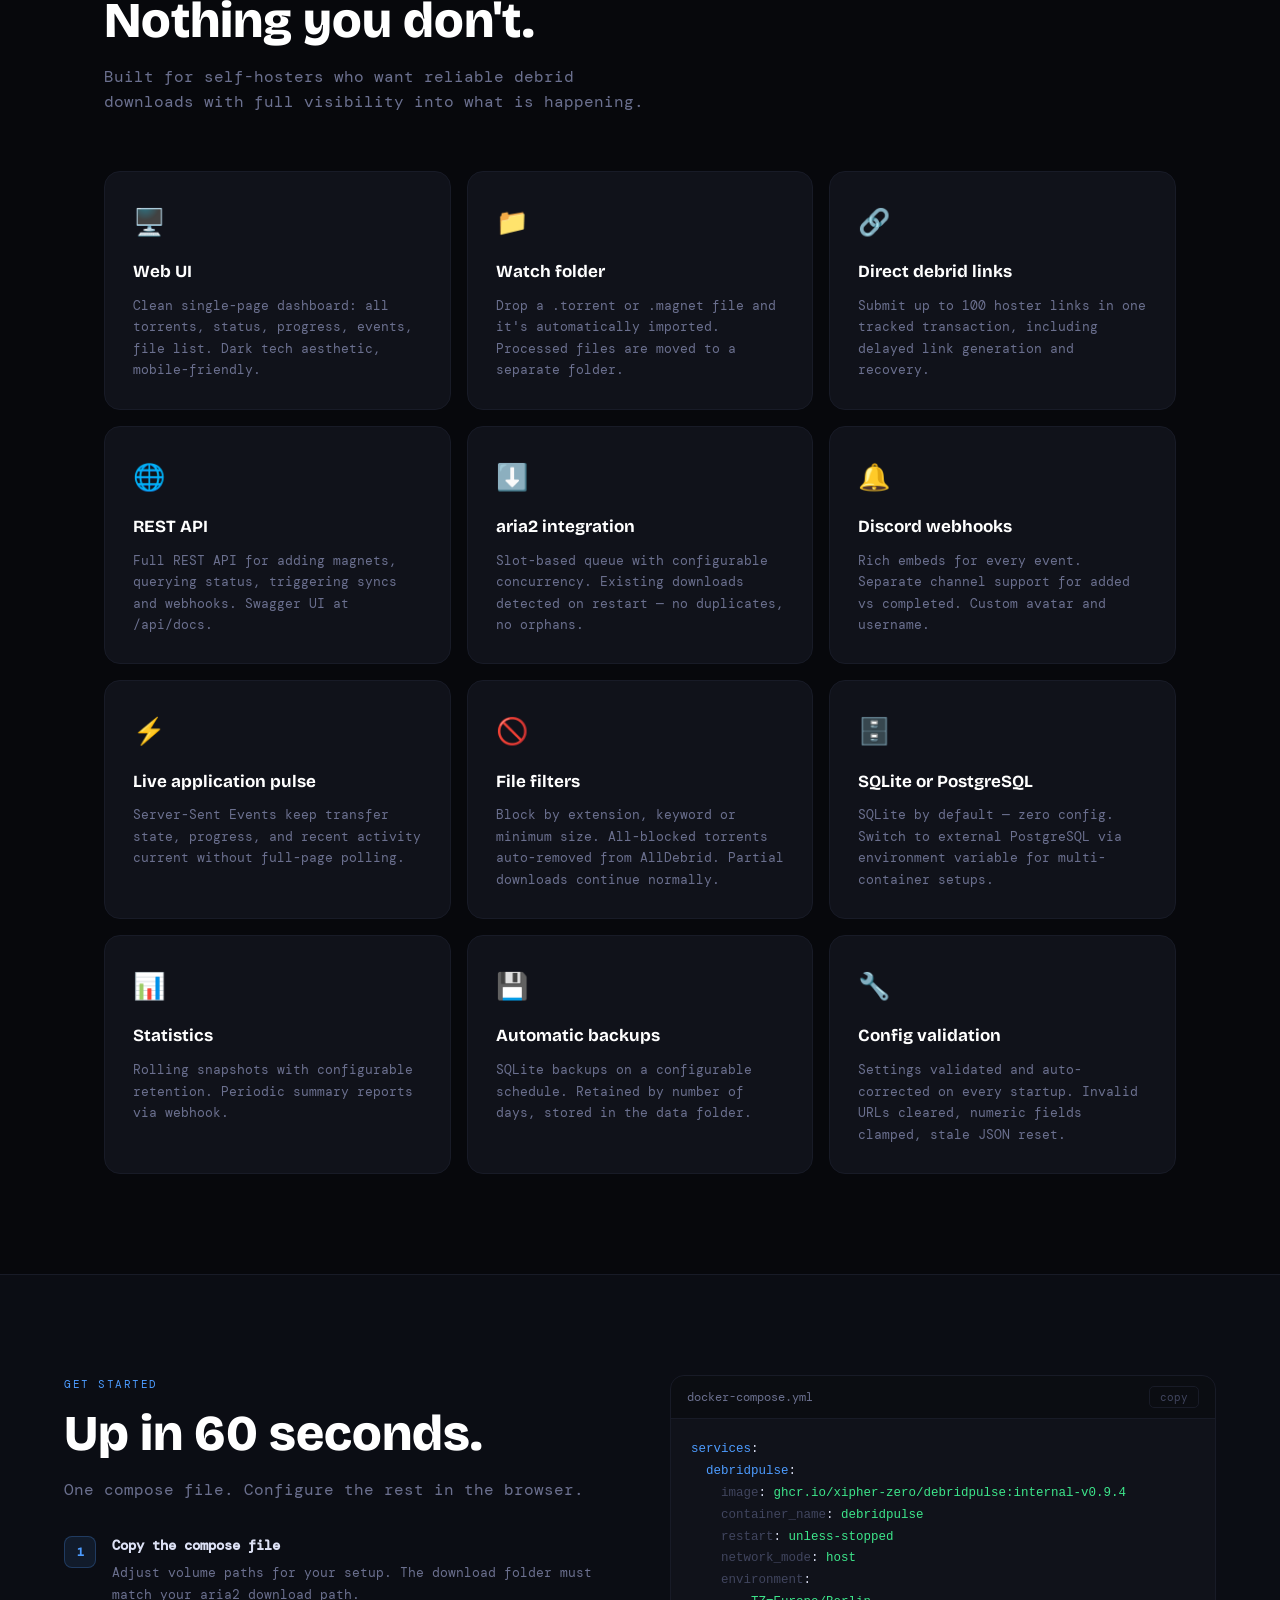
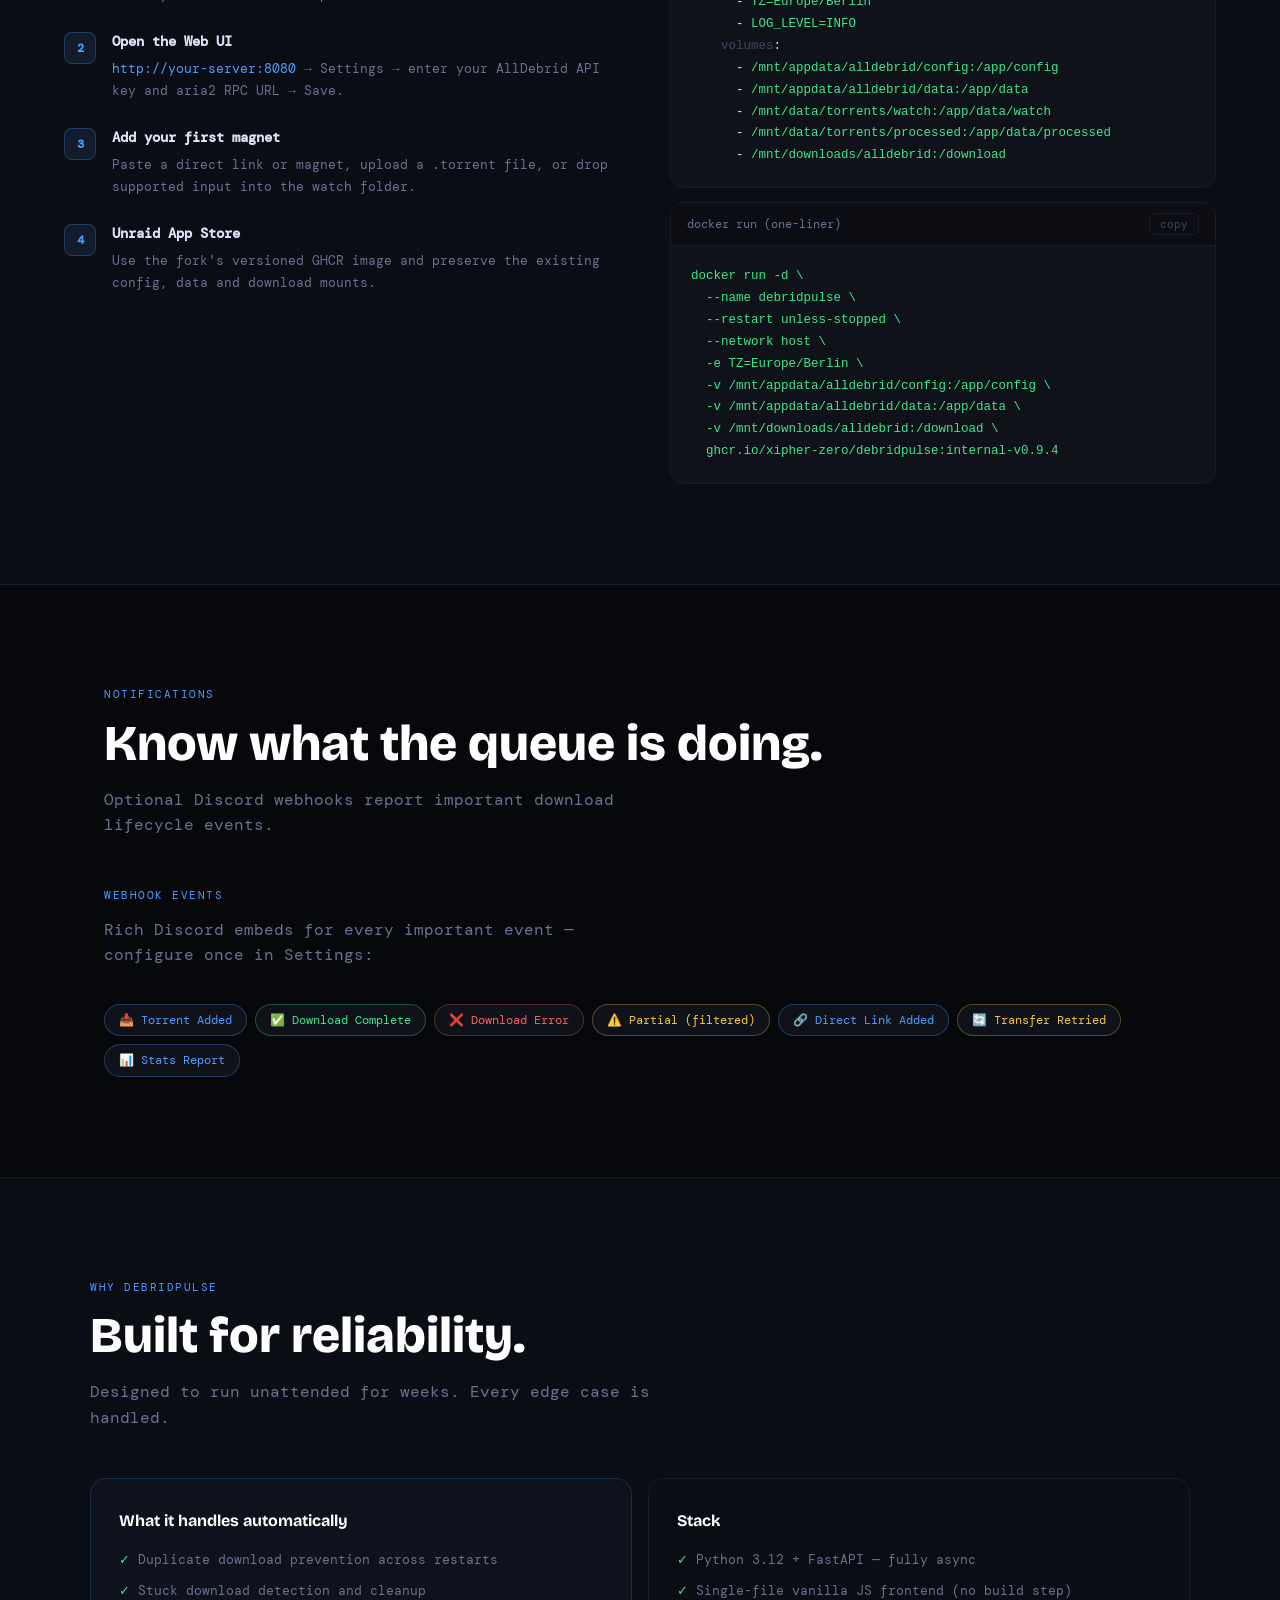
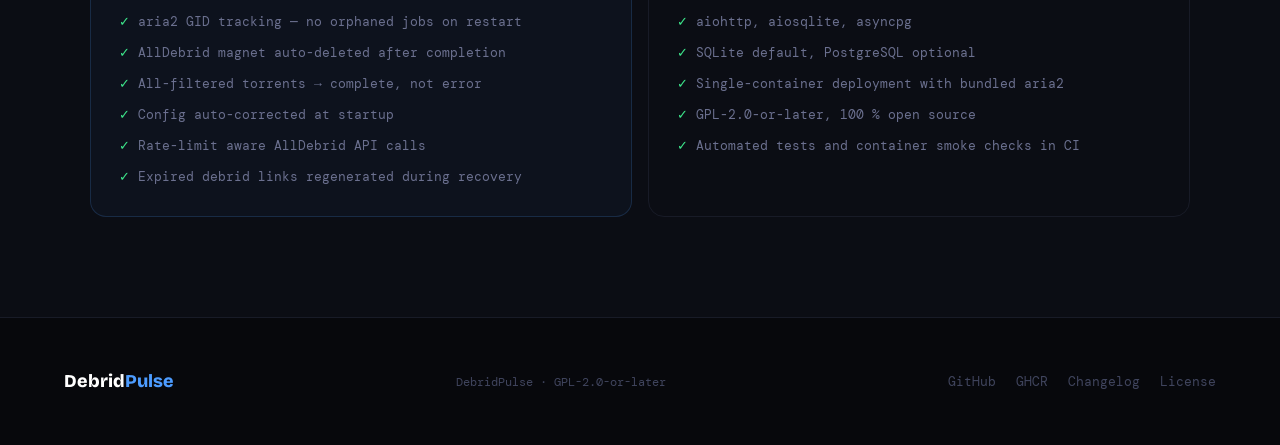
==== commit feb077c2: "Prepare DebridPulse V1 staging candidate" ====
--- a/index.html
+++ b/index.html
@@ -3,8 +3,8 @@
 <head>
 <meta charset="UTF-8">
 <meta name="viewport" content="width=device-width, initial-scale=1.0">
-<title>ACDC</title>
-<meta name="description" content="Self-hosted torrent automation via AllDebrid. Add magnets via Web UI, watch folder, Sonarr/Radarr or API.">
+<title>DebridPulse</title>
+<meta name="description" content="DebridPulse is a self-hosted debrid download manager for direct links, magnets, and torrent files.">
 <link rel="icon" type="image/svg+xml" href="./docs/logo.svg">
 <link rel="apple-touch-icon" href="./docs/logo.png">
 <link rel="preconnect" href="https://fonts.googleapis.com">
@@ -149,14 +149,14 @@
 <!-- NAV -->
 <nav>
   <a href="#" class="nav-logo">
-    <img src="./docs/logo.svg" alt="AllDebrid Control &amp; Download Center logo">
-    <span class="nav-logo-text">AC<span>DC</span></span>
+    <img src="./docs/logo.svg" alt="DebridPulse logo">
+    <span class="nav-logo-text">Debrid<span>Pulse</span></span>
   </a>
   <ul class="nav-links">
     <li><a href="#features">Features</a></li>
     <li><a href="#pipeline">How it works</a></li>
     <li><a href="#install">Install</a></li>
-    <li><a href="https://github.com/Xipher-Zero/alldebrid-client" target="_blank" class="nav-cta">GitHub ↗</a></li>
+    <li><a href="https://github.com/Xipher-Zero/debridpulse" target="_blank" class="nav-cta">GitHub ↗</a></li>
   </ul>
   <div class="hamburger" id="hamburger" onclick="toggleNav()">
     <span></span><span></span><span></span>
@@ -166,7 +166,7 @@
   <a href="#features" onclick="toggleNav()">Features</a>
   <a href="#pipeline" onclick="toggleNav()">How it works</a>
   <a href="#install" onclick="toggleNav()">Install</a>
-  <a href="https://github.com/Xipher-Zero/alldebrid-client" target="_blank">GitHub ↗</a>
+  <a href="https://github.com/Xipher-Zero/debridpulse" target="_blank">GitHub ↗</a>
 </div>
 
 <!-- HERO -->
@@ -175,21 +175,21 @@
     <span class="badge-dot"></span>
     v<span id="version-num">latest</span>&nbsp;·&nbsp;open source
   </div>
-  <h1 class="hero-title">Torrent automation<br>via <span>AllDebrid</span>.</h1>
-  <p class="hero-sub">Add magnets or direct links through the Web UI, watch folder, Sonarr/Radarr or REST API. ACDC handles the full lifecycle — upload, poll, unlock, download and notify.</p>
+  <h1 class="hero-title">Debrid downloads,<br><span>in motion.</span></h1>
+  <p class="hero-sub">Submit direct links, magnets, or torrent files through one self-hosted manager. DebridPulse handles the full lifecycle — submit, process, unlock, download, track, and recover.</p>
   <div class="hero-ctas">
     <a href="#install" class="btn btn-primary">⚡ Get started</a>
-    <a href="https://github.com/Xipher-Zero/alldebrid-client" target="_blank" class="btn btn-ghost">
+    <a href="https://github.com/Xipher-Zero/debridpulse" target="_blank" class="btn btn-ghost">
       <svg width="16" height="16" viewBox="0 0 24 24" fill="currentColor"><path d="M12 0C5.374 0 0 5.373 0 12c0 5.302 3.438 9.8 8.207 11.387.599.111.793-.261.793-.577v-2.234c-3.338.726-4.033-1.416-4.033-1.416-.546-1.387-1.333-1.756-1.333-1.756-1.089-.745.083-.729.083-.729 1.205.084 1.839 1.237 1.839 1.237 1.07 1.834 2.807 1.304 3.492.997.107-.775.418-1.305.762-1.604-2.665-.305-5.467-1.334-5.467-5.931 0-1.311.469-2.381 1.236-3.221-.124-.303-.535-1.524.117-3.176 0 0 1.008-.322 3.301 1.23A11.509 11.509 0 0112 5.803c1.02.005 2.047.138 3.006.404 2.291-1.552 3.297-1.23 3.297-1.23.653 1.653.242 2.874.118 3.176.77.84 1.235 1.911 1.235 3.221 0 4.609-2.807 5.624-5.479 5.921.43.372.823 1.102.823 2.222v3.293c0 .319.192.694.801.576C20.566 21.797 24 17.3 24 12c0-6.627-5.373-12-12-12z"/></svg>
       GitHub
     </a>
-    <a href="https://github.com/Xipher-Zero/alldebrid-client/pkgs/container/alldebrid-client" target="_blank" class="btn btn-ghost">🐳 GHCR</a>
+    <a href="https://github.com/Xipher-Zero/debridpulse/pkgs/container/debridpulse" target="_blank" class="btn btn-ghost">🐳 GHCR</a>
   </div>
   <div class="hero-stats">
-    <div class="hero-stat"><div class="hero-stat-num">4</div><div class="hero-stat-label">Input sources</div></div>
-    <div class="hero-stat"><div class="hero-stat-num">10+</div><div class="hero-stat-label">Discord events</div></div>
-    <div class="hero-stat"><div class="hero-stat-num">∞</div><div class="hero-stat-label">Concurrent DLs</div></div>
-    <div class="hero-stat"><div class="hero-stat-num">MIT</div><div class="hero-stat-label">License</div></div>
+    <div class="hero-stat"><div class="hero-stat-num">3</div><div class="hero-stat-label">Input types</div></div>
+    <div class="hero-stat"><div class="hero-stat-num">2</div><div class="hero-stat-label">aria2 modes</div></div>
+    <div class="hero-stat"><div class="hero-stat-num">Live</div><div class="hero-stat-label">Status pulse</div></div>
+    <div class="hero-stat"><div class="hero-stat-num">GPL</div><div class="hero-stat-label">2.0 or later</div></div>
   </div>
 </section>
 
@@ -200,9 +200,9 @@
     <h2 class="section-title reveal" style="text-align:center">The full lifecycle,<br>fully automated.</h2>
     <p class="section-sub reveal" style="text-align:center;margin:0 auto">From magnet to downloaded file — every step handled automatically.</p>
     <div class="pipeline-flow reveal">
-      <div class="pipe-step"><div class="pipe-icon">🧲</div><div class="pipe-label">Magnet / .torrent</div></div>
-      <div class="pipe-arrow">→</div>
-      <div class="pipe-step"><div class="pipe-icon">☁️</div><div class="pipe-label">Upload to AllDebrid</div></div>
+      <div class="pipe-step"><div class="pipe-icon">🧲</div><div class="pipe-label">Link / magnet / .torrent</div></div>
+      <div class="pipe-arrow">→</div>
+      <div class="pipe-step"><div class="pipe-icon">☁️</div><div class="pipe-label">Submit to provider</div></div>
       <div class="pipe-arrow">→</div>
       <div class="pipe-step"><div class="pipe-icon">🔄</div><div class="pipe-label">Poll until ready</div></div>
       <div class="pipe-arrow">→</div>
@@ -222,15 +222,15 @@
   <div id="features">
     <div class="section-label reveal">Features</div>
     <h2 class="section-title reveal">Everything you need.<br>Nothing you don't.</h2>
-    <p class="section-sub reveal">Built for self-hosters who want reliable, hands-off torrent automation with full visibility into what's happening.</p>
+    <p class="section-sub reveal">Built for self-hosters who want reliable debrid downloads with full visibility into what is happening.</p>
     <div class="features-grid">
       <div class="feat-card reveal"><div class="feat-icon">🖥️</div><div class="feat-title">Web UI</div><div class="feat-text">Clean single-page dashboard: all torrents, status, progress, events, file list. Dark tech aesthetic, mobile-friendly.</div></div>
       <div class="feat-card reveal"><div class="feat-icon">📁</div><div class="feat-title">Watch folder</div><div class="feat-text">Drop a .torrent or .magnet file and it's automatically imported. Processed files are moved to a separate folder.</div></div>
-      <div class="feat-card reveal"><div class="feat-icon">🔗</div><div class="feat-title">Sonarr / Radarr</div><div class="feat-text">Direct integration as a download client. After completion, Sonarr/Radarr is triggered to import the file automatically.</div></div>
+      <div class="feat-card reveal"><div class="feat-icon">🔗</div><div class="feat-title">Direct debrid links</div><div class="feat-text">Submit up to 100 hoster links in one tracked transaction, including delayed link generation and recovery.</div></div>
       <div class="feat-card reveal"><div class="feat-icon">🌐</div><div class="feat-title">REST API</div><div class="feat-text">Full REST API for adding magnets, querying status, triggering syncs and webhooks. Swagger UI at /api/docs.</div></div>
       <div class="feat-card reveal"><div class="feat-icon">⬇️</div><div class="feat-title">aria2 integration</div><div class="feat-text">Slot-based queue with configurable concurrency. Existing downloads detected on restart — no duplicates, no orphans.</div></div>
       <div class="feat-card reveal"><div class="feat-icon">🔔</div><div class="feat-title">Discord webhooks</div><div class="feat-text">Rich embeds for every event. Separate channel support for added vs completed. Custom avatar and username.</div></div>
-      <div class="feat-card reveal"><div class="feat-icon">🌿</div><div class="feat-title">FlexGet v3</div><div class="feat-text">Schedule and trigger FlexGet tasks from the UI. Per-event Discord notifications for each task result.</div></div>
+      <div class="feat-card reveal"><div class="feat-icon">⚡</div><div class="feat-title">Live application pulse</div><div class="feat-text">Server-Sent Events keep transfer state, progress, and recent activity current without full-page polling.</div></div>
       <div class="feat-card reveal"><div class="feat-icon">🚫</div><div class="feat-title">File filters</div><div class="feat-text">Block by extension, keyword or minimum size. All-blocked torrents auto-removed from AllDebrid. Partial downloads continue normally.</div></div>
       <div class="feat-card reveal"><div class="feat-icon">🗄️</div><div class="feat-title">SQLite or PostgreSQL</div><div class="feat-text">SQLite by default — zero config. Switch to external PostgreSQL via environment variable for multi-container setups.</div></div>
       <div class="feat-card reveal"><div class="feat-icon">📊</div><div class="feat-title">Statistics</div><div class="feat-text">Rolling snapshots with configurable retention. Periodic summary reports via webhook.</div></div>
@@ -267,7 +267,7 @@
           <div class="step-num">3</div>
           <div class="step-body">
             <strong>Add your first magnet</strong>
-            <p>Paste a magnet link, drop a .magnet file in the watch folder, or configure Sonarr/Radarr.</p>
+            <p>Paste a direct link or magnet, upload a .torrent file, or drop supported input into the watch folder.</p>
           </div>
         </div>
         <div class="install-step reveal">
@@ -286,9 +286,9 @@
           <button class="copy-btn" onclick="copyCode('cc1',this)">copy</button>
         </div>
         <pre id="cc1"><span class="kw">services</span>:
-  <span class="kw">alldebrid-client</span>:
-    <span class="cm">image</span>: <span class="str">ghcr.io/xipher-zero/alldebrid-client:internal-v0.9.4</span>
-    <span class="cm">container_name</span>: <span class="str">alldebrid-client</span>
+  <span class="kw">debridpulse</span>:
+    <span class="cm">image</span>: <span class="str">ghcr.io/xipher-zero/debridpulse:internal-v0.9.4</span>
+    <span class="cm">container_name</span>: <span class="str">debridpulse</span>
     <span class="cm">restart</span>: <span class="str">unless-stopped</span>
     <span class="cm">network_mode</span>: <span class="str">host</span>
     <span class="cm">environment</span>:
@@ -307,14 +307,14 @@
           <button class="copy-btn" onclick="copyCode('cc2',this)">copy</button>
         </div>
         <pre id="cc2"><span class="str">docker run -d \
-  --name alldebrid-client \
+  --name debridpulse \
   --restart unless-stopped \
   --network host \
   -e TZ=Europe/Berlin \
   -v /mnt/appdata/alldebrid/config:/app/config \
   -v /mnt/appdata/alldebrid/data:/app/data \
   -v /mnt/downloads/alldebrid:/download \
-  ghcr.io/xipher-zero/alldebrid-client:internal-v0.9.4</span></pre>
+  ghcr.io/xipher-zero/debridpulse:internal-v0.9.4</span></pre>
       </div>
     </div>
   </div>
@@ -326,7 +326,7 @@
 <div id="discord">
   <div class="section-label reveal">Notifications</div>
   <h2 class="section-title reveal">Know what the queue is doing.</h2>
-  <p class="section-sub reveal">Optional Discord webhooks report important download and automation events.</p>
+  <p class="section-sub reveal">Optional Discord webhooks report important download lifecycle events.</p>
   <div style="margin-top:48px">
     <div class="section-label reveal">Webhook events</div>
     <p class="section-sub reveal" style="margin-bottom:20px">Rich Discord embeds for every important event — configure once in Settings:</p>
@@ -335,11 +335,8 @@
       <span class="event-pill pill-done">✅ Download Complete</span>
       <span class="event-pill pill-error">❌ Download Error</span>
       <span class="event-pill pill-partial">⚠️ Partial (filtered)</span>
-      <span class="event-pill pill-fg">🌿 FlexGet Run Started</span>
-      <span class="event-pill pill-fg">🌿 FlexGet Task Result</span>
-      <span class="event-pill pill-fg">🌿 FlexGet Run Finished</span>
-      <span class="event-pill pill-fg">🔴 FlexGet Unreachable</span>
-      <span class="event-pill pill-done">🟢 FlexGet Recovered</span>
+      <span class="event-pill pill-added">🔗 Direct Link Added</span>
+      <span class="event-pill pill-partial">🔄 Transfer Retried</span>
       <span class="event-pill pill-added">📊 Stats Report</span>
     </div>
   </div>
@@ -349,7 +346,7 @@
 <!-- WHY -->
 <div style="background:var(--bg2);border-top:1px solid var(--brd);padding:100px 5vw">
 <div id="why" style="max-width:1100px;margin:0 auto">
-  <div class="section-label reveal">Why ACDC</div>
+  <div class="section-label reveal">Why DebridPulse</div>
   <h2 class="section-title reveal">Built for reliability.</h2>
   <p class="section-sub reveal">Designed to run unattended for weeks. Every edge case is handled.</p>
   <div class="why-grid">
@@ -363,7 +360,7 @@
         <li>All-filtered torrents → complete, not error</li>
         <li>Config auto-corrected at startup</li>
         <li>Rate-limit aware AllDebrid API calls</li>
-        <li>FlexGet overlap guard — no concurrent runs</li>
+        <li>Expired debrid links regenerated during recovery</li>
       </ul>
     </div>
     <div class="why-card reveal">
@@ -373,9 +370,9 @@
         <li>Single-file vanilla JS frontend (no build step)</li>
         <li>aiohttp, aiosqlite, asyncpg</li>
         <li>SQLite default, PostgreSQL optional</li>
-        <li>Docker image under 200 MB, single container</li>
-        <li>MIT licensed, 100 % open source</li>
-        <li>109+ automated tests in CI</li>
+        <li>Single-container deployment with bundled aria2</li>
+        <li>GPL-2.0-or-later, 100 % open source</li>
+        <li>Automated tests and container smoke checks in CI</li>
       </ul>
     </div>
   </div>
@@ -384,13 +381,13 @@
 
 <!-- FOOTER -->
 <footer>
-  <a href="#" class="footer-logo">AC<span>DC</span></a>
-  <div class="footer-copy">ACDC fork · MIT License</div>
+  <a href="#" class="footer-logo">Debrid<span>Pulse</span></a>
+  <div class="footer-copy">DebridPulse · GPL-2.0-or-later</div>
   <div class="footer-links">
-    <a href="https://github.com/Xipher-Zero/alldebrid-client" target="_blank">GitHub</a>
-    <a href="https://github.com/Xipher-Zero/alldebrid-client/pkgs/container/alldebrid-client" target="_blank">GHCR</a>
-    <a href="https://github.com/Xipher-Zero/alldebrid-client/blob/main/CHANGELOG.md" target="_blank">Changelog</a>
-    <a href="https://github.com/Xipher-Zero/alldebrid-client/blob/main/LICENSE" target="_blank">License</a>
+    <a href="https://github.com/Xipher-Zero/debridpulse" target="_blank">GitHub</a>
+    <a href="https://github.com/Xipher-Zero/debridpulse/pkgs/container/debridpulse" target="_blank">GHCR</a>
+    <a href="https://github.com/Xipher-Zero/debridpulse/blob/main/CHANGELOG.md" target="_blank">Changelog</a>
+    <a href="https://github.com/Xipher-Zero/debridpulse/blob/main/LICENSE" target="_blank">License</a>
   </div>
 </footer>
 
@@ -398,7 +395,7 @@
 // Version from the fork's canonical VERSION file
 (async()=>{
   try{
-    const r=await fetch('https://raw.githubusercontent.com/Xipher-Zero/alldebrid-client/main/VERSION');
+    const r=await fetch('https://raw.githubusercontent.com/Xipher-Zero/debridpulse/main/VERSION');
     if(r.ok){const v=(await r.text()).trim();if(v)document.getElementById('version-num').textContent=v;}
   }catch(e){}
 })();
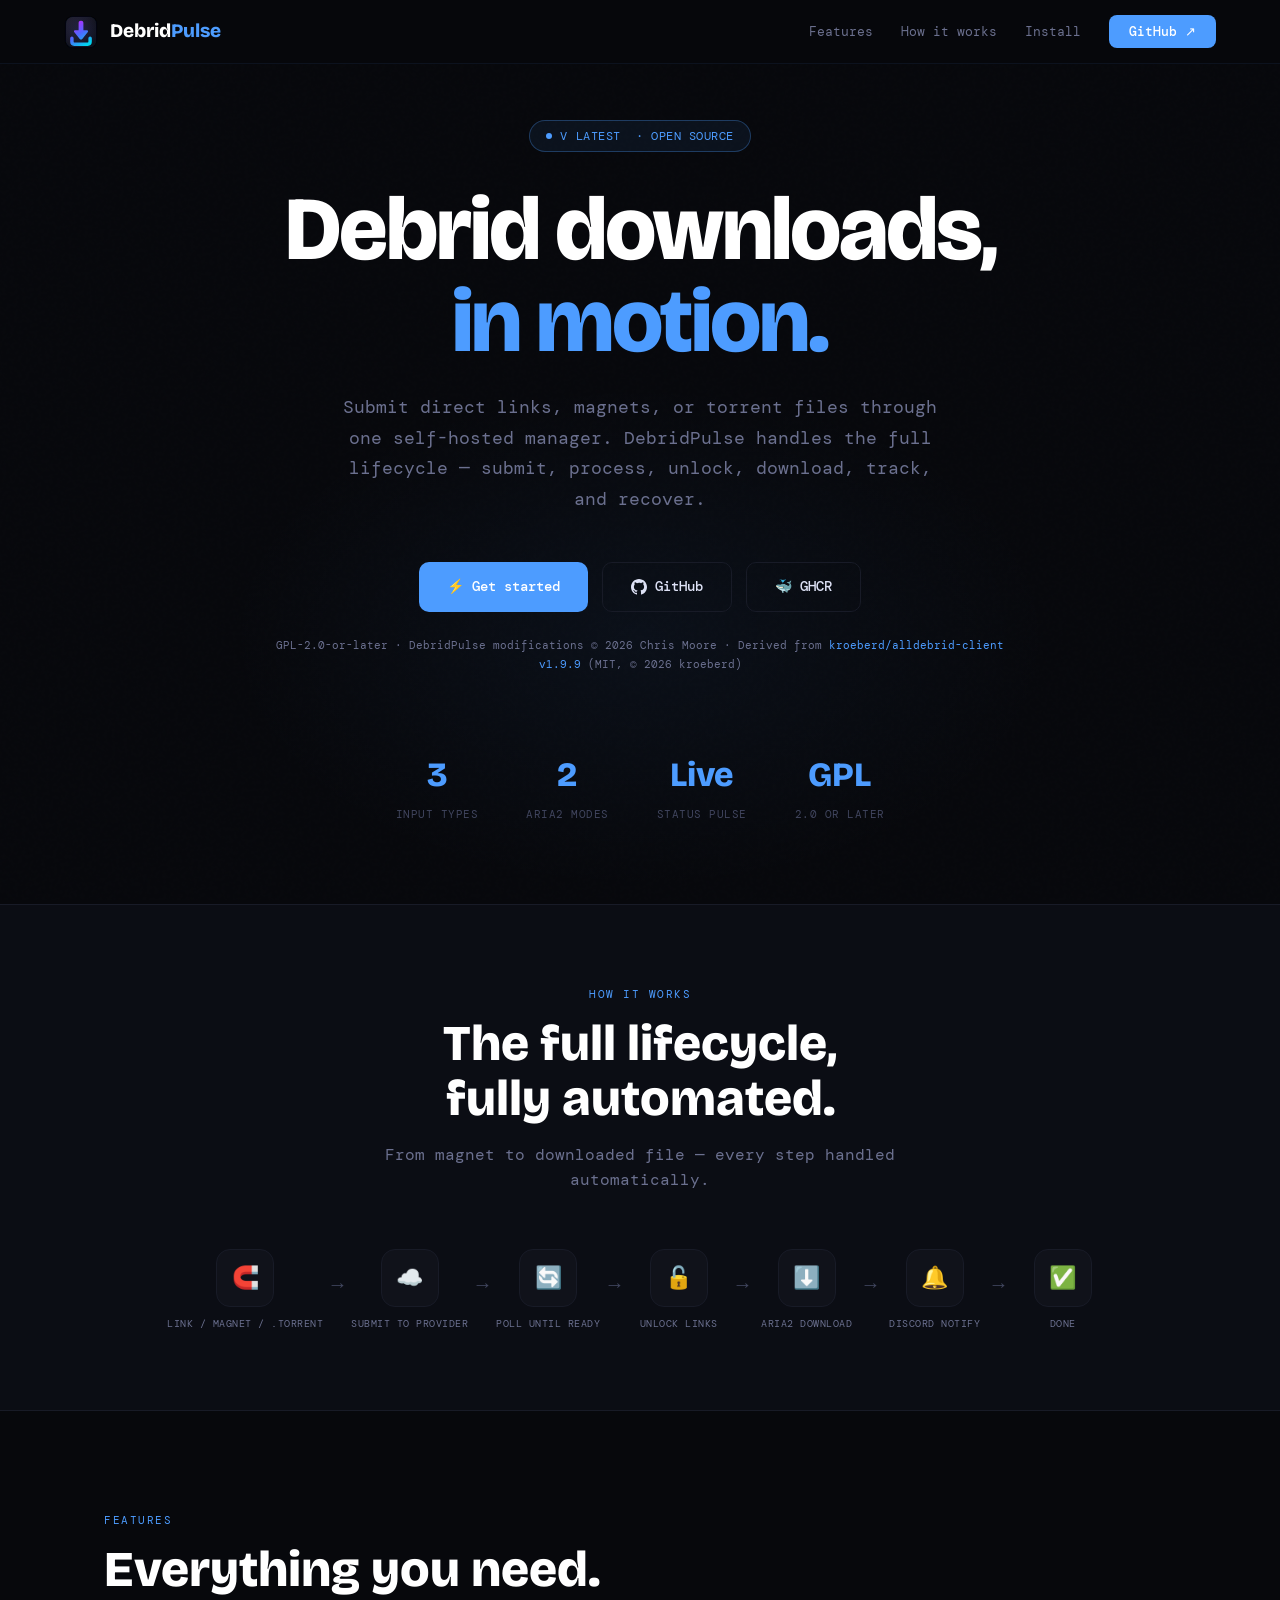
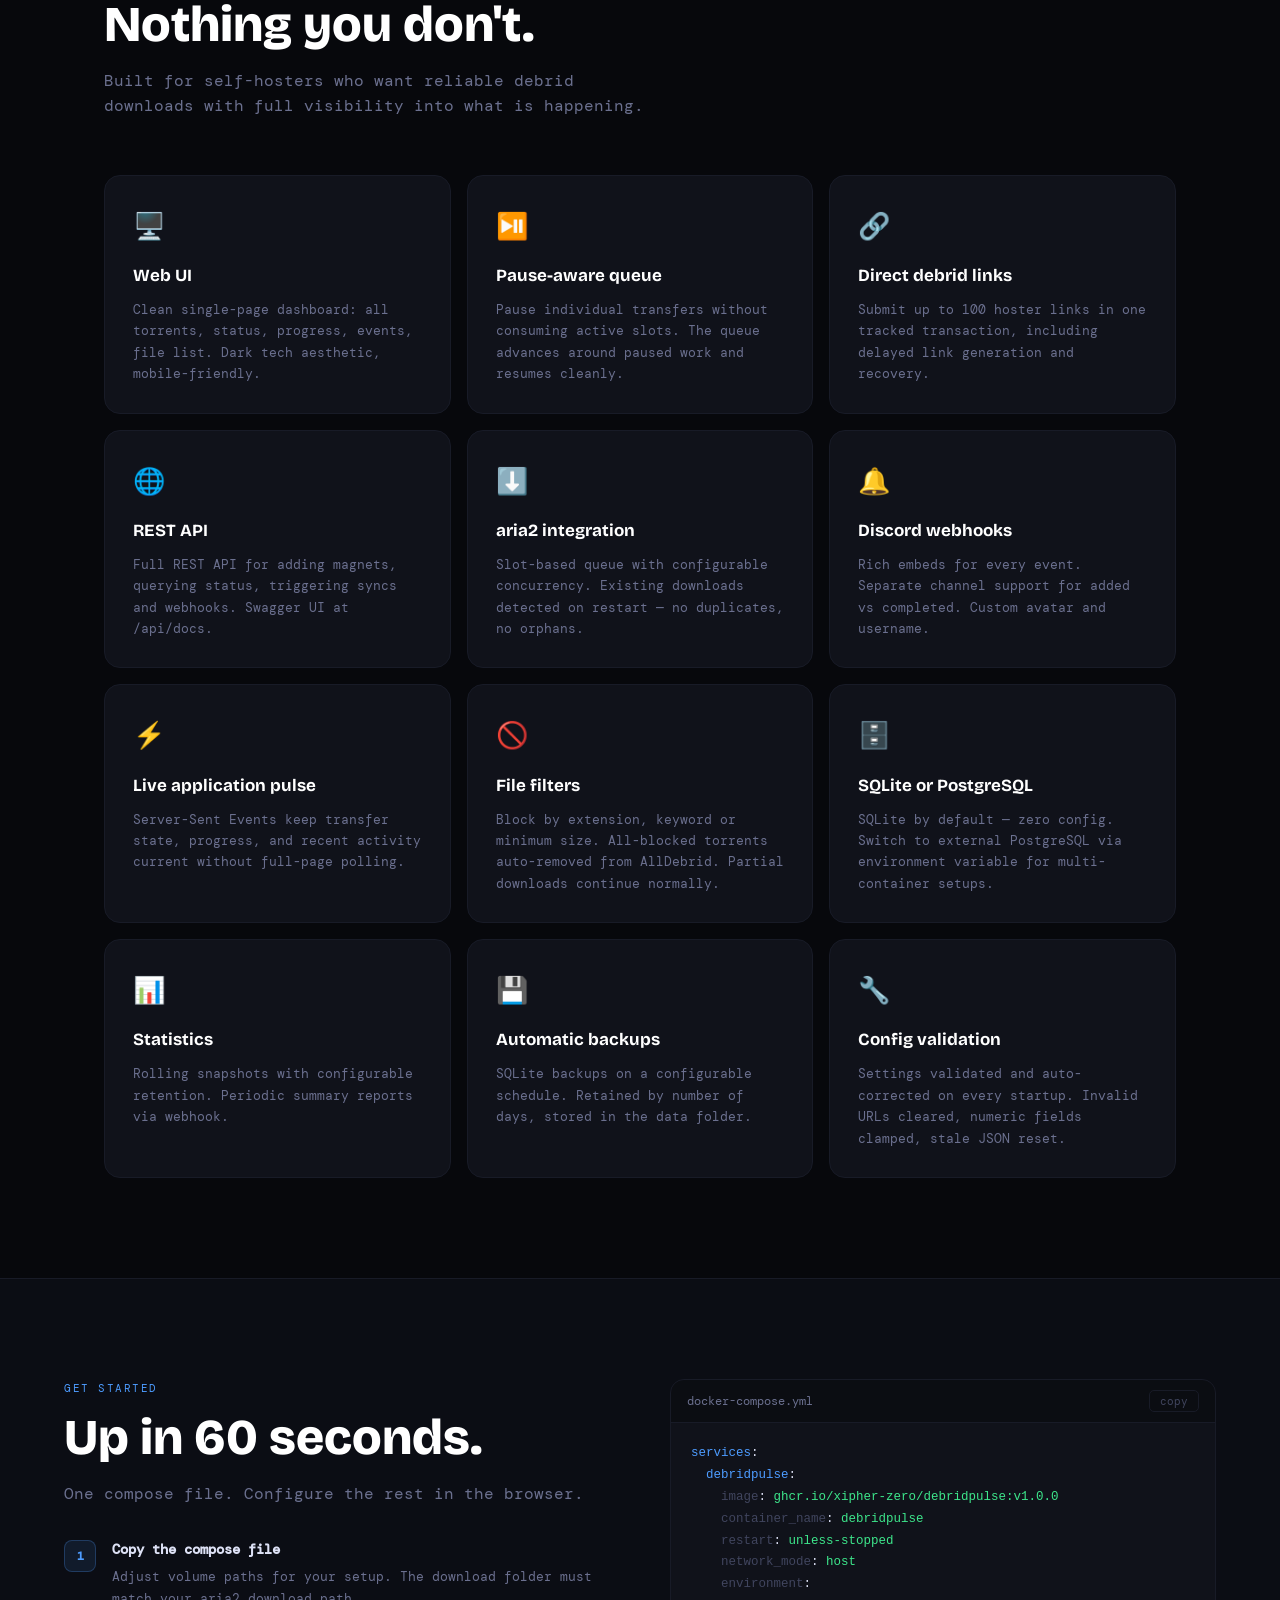
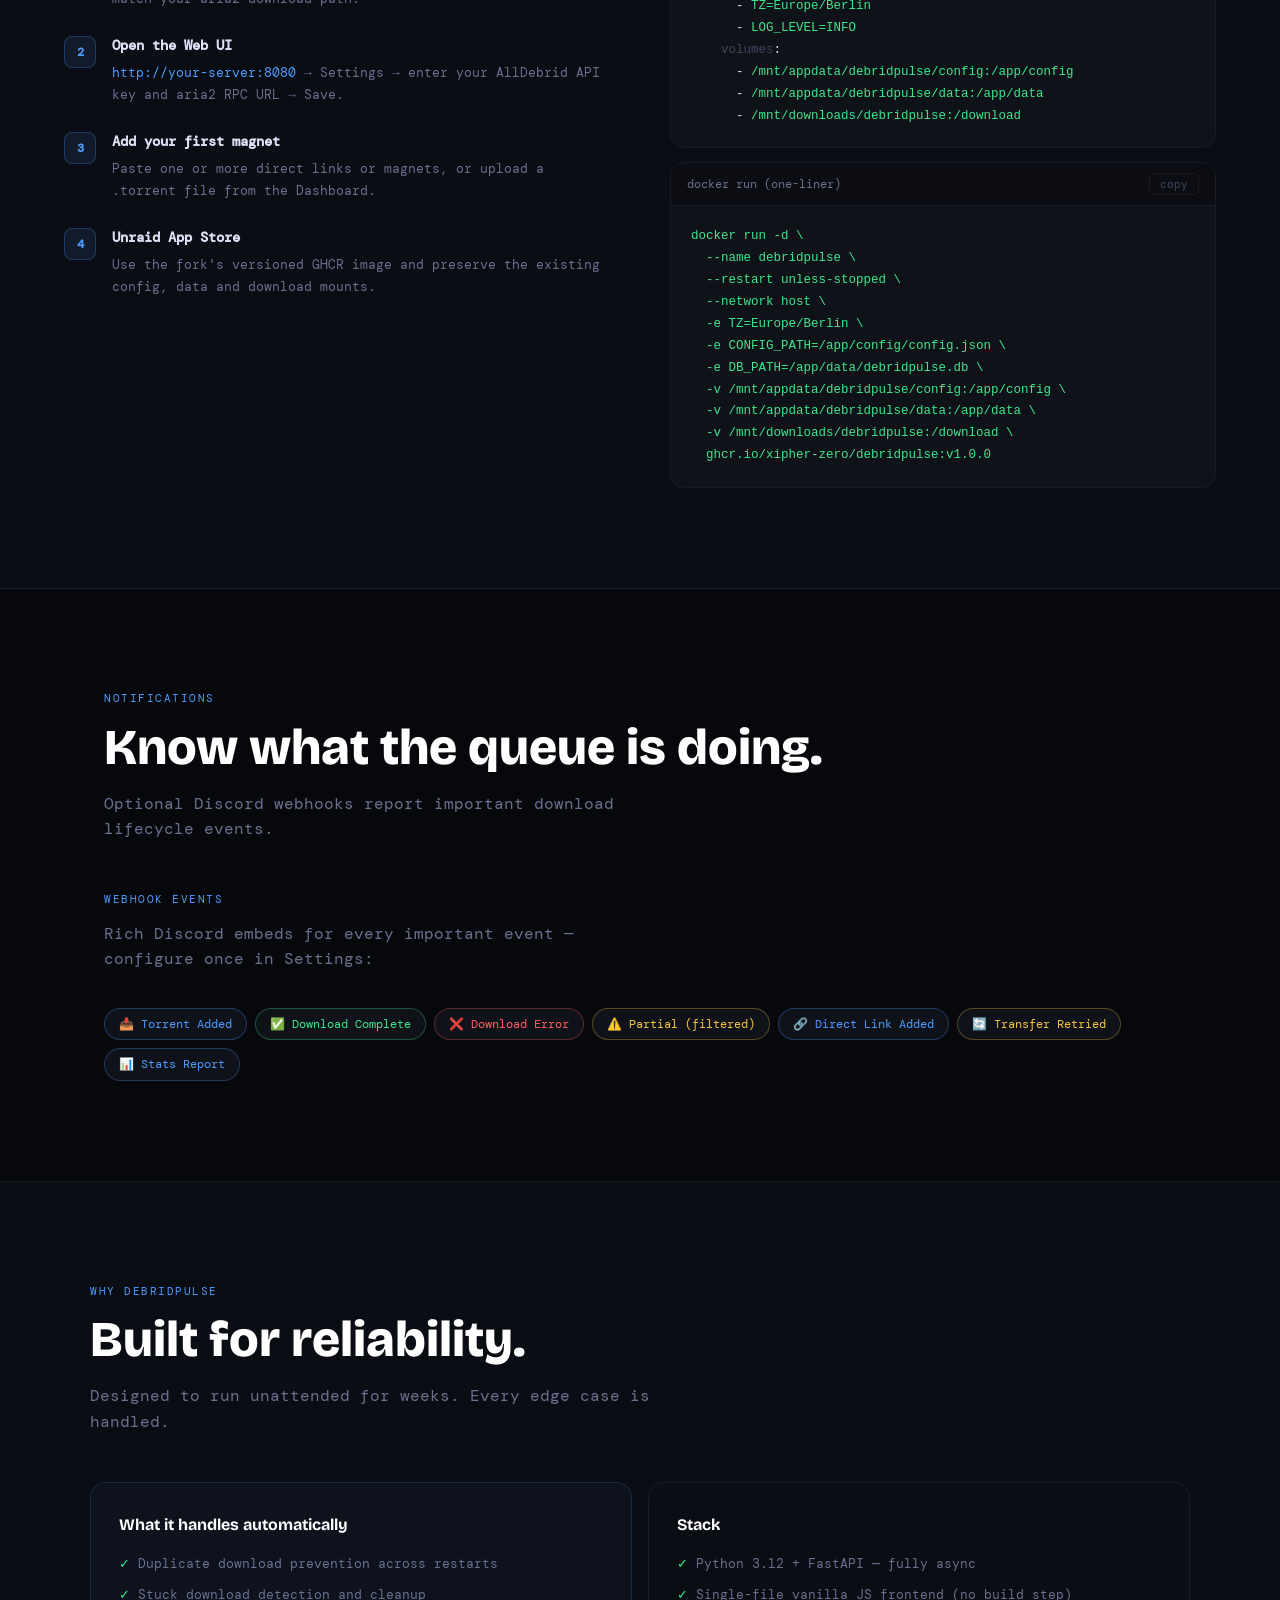
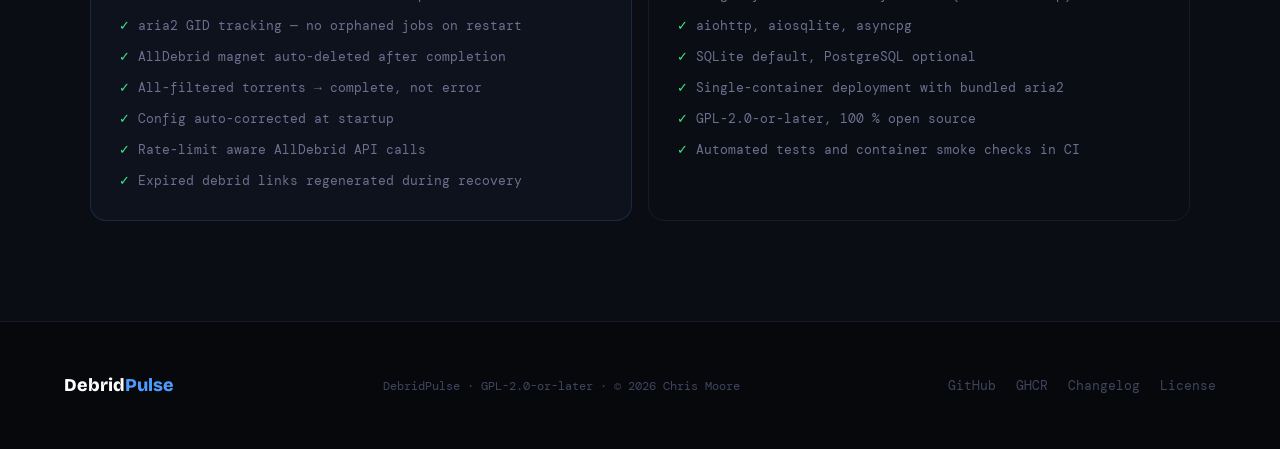
==== commit 2df942c6: "Prepare audited DebridPulse v1.0.0 release" ====
--- a/index.html
+++ b/index.html
@@ -49,6 +49,8 @@
 .hero-title{font-family:var(--disp);font-size:clamp(46px,8vw,90px);font-weight:800;line-height:1.02;letter-spacing:-2px;color:#fff;margin-bottom:24px;animation:fadeUp .7s .1s ease both}
 .hero-title span{color:var(--acc)}
 .hero-sub{font-size:clamp(15px,2vw,18px);color:var(--mu2);max-width:620px;margin-bottom:48px;animation:fadeUp .8s .2s ease both}
+.hero-license{font-size:11px;color:var(--mu2);max-width:760px;margin-top:24px;animation:fadeUp .95s .35s ease both}
+.hero-license a{color:var(--acc);text-decoration:none}
 .hero-ctas{display:flex;gap:14px;flex-wrap:wrap;justify-content:center;animation:fadeUp .9s .3s ease both}
 .btn{display:inline-flex;align-items:center;gap:8px;padding:12px 28px;border-radius:10px;font-family:var(--mono);font-size:14px;font-weight:500;text-decoration:none;transition:all .2s;cursor:pointer;border:none}
 .btn-primary{background:var(--acc);color:#fff}
@@ -185,6 +187,7 @@
     </a>
     <a href="https://github.com/Xipher-Zero/debridpulse/pkgs/container/debridpulse" target="_blank" class="btn btn-ghost">🐳 GHCR</a>
   </div>
+  <p class="hero-license">GPL-2.0-or-later · DebridPulse modifications © 2026 Chris Moore · Derived from <a href="https://github.com/kroeberd/alldebrid-client/tree/c0f7a5bfeba4f259fb2acc62ac6eed27e8ac4d5c" target="_blank">kroeberd/alldebrid-client v1.9.9</a> (MIT, © 2026 kroeberd)</p>
   <div class="hero-stats">
     <div class="hero-stat"><div class="hero-stat-num">3</div><div class="hero-stat-label">Input types</div></div>
     <div class="hero-stat"><div class="hero-stat-num">2</div><div class="hero-stat-label">aria2 modes</div></div>
@@ -225,7 +228,7 @@
     <p class="section-sub reveal">Built for self-hosters who want reliable debrid downloads with full visibility into what is happening.</p>
     <div class="features-grid">
       <div class="feat-card reveal"><div class="feat-icon">🖥️</div><div class="feat-title">Web UI</div><div class="feat-text">Clean single-page dashboard: all torrents, status, progress, events, file list. Dark tech aesthetic, mobile-friendly.</div></div>
-      <div class="feat-card reveal"><div class="feat-icon">📁</div><div class="feat-title">Watch folder</div><div class="feat-text">Drop a .torrent or .magnet file and it's automatically imported. Processed files are moved to a separate folder.</div></div>
+      <div class="feat-card reveal"><div class="feat-icon">⏯️</div><div class="feat-title">Pause-aware queue</div><div class="feat-text">Pause individual transfers without consuming active slots. The queue advances around paused work and resumes cleanly.</div></div>
       <div class="feat-card reveal"><div class="feat-icon">🔗</div><div class="feat-title">Direct debrid links</div><div class="feat-text">Submit up to 100 hoster links in one tracked transaction, including delayed link generation and recovery.</div></div>
       <div class="feat-card reveal"><div class="feat-icon">🌐</div><div class="feat-title">REST API</div><div class="feat-text">Full REST API for adding magnets, querying status, triggering syncs and webhooks. Swagger UI at /api/docs.</div></div>
       <div class="feat-card reveal"><div class="feat-icon">⬇️</div><div class="feat-title">aria2 integration</div><div class="feat-text">Slot-based queue with configurable concurrency. Existing downloads detected on restart — no duplicates, no orphans.</div></div>
@@ -267,7 +270,7 @@
           <div class="step-num">3</div>
           <div class="step-body">
             <strong>Add your first magnet</strong>
-            <p>Paste a direct link or magnet, upload a .torrent file, or drop supported input into the watch folder.</p>
+            <p>Paste one or more direct links or magnets, or upload a .torrent file from the Dashboard.</p>
           </div>
         </div>
         <div class="install-step reveal">
@@ -287,7 +290,7 @@
         </div>
         <pre id="cc1"><span class="kw">services</span>:
   <span class="kw">debridpulse</span>:
-    <span class="cm">image</span>: <span class="str">ghcr.io/xipher-zero/debridpulse:internal-v0.9.4</span>
+    <span class="cm">image</span>: <span class="str">ghcr.io/xipher-zero/debridpulse:v1.0.0</span>
     <span class="cm">container_name</span>: <span class="str">debridpulse</span>
     <span class="cm">restart</span>: <span class="str">unless-stopped</span>
     <span class="cm">network_mode</span>: <span class="str">host</span>
@@ -295,11 +298,9 @@
       - <span class="str">TZ=Europe/Berlin</span>
       - <span class="str">LOG_LEVEL=INFO</span>
     <span class="cm">volumes</span>:
-      - <span class="str">/mnt/appdata/alldebrid/config:/app/config</span>
-      - <span class="str">/mnt/appdata/alldebrid/data:/app/data</span>
-      - <span class="str">/mnt/data/torrents/watch:/app/data/watch</span>
-      - <span class="str">/mnt/data/torrents/processed:/app/data/processed</span>
-      - <span class="str">/mnt/downloads/alldebrid:/download</span></pre>
+      - <span class="str">/mnt/appdata/debridpulse/config:/app/config</span>
+      - <span class="str">/mnt/appdata/debridpulse/data:/app/data</span>
+      - <span class="str">/mnt/downloads/debridpulse:/download</span></pre>
       </div>
       <div class="code-block reveal">
         <div class="code-header">
@@ -311,10 +312,12 @@
   --restart unless-stopped \
   --network host \
   -e TZ=Europe/Berlin \
-  -v /mnt/appdata/alldebrid/config:/app/config \
-  -v /mnt/appdata/alldebrid/data:/app/data \
-  -v /mnt/downloads/alldebrid:/download \
-  ghcr.io/xipher-zero/debridpulse:internal-v0.9.4</span></pre>
+  -e CONFIG_PATH=/app/config/config.json \
+  -e DB_PATH=/app/data/debridpulse.db \
+  -v /mnt/appdata/debridpulse/config:/app/config \
+  -v /mnt/appdata/debridpulse/data:/app/data \
+  -v /mnt/downloads/debridpulse:/download \
+  ghcr.io/xipher-zero/debridpulse:v1.0.0</span></pre>
       </div>
     </div>
   </div>
@@ -382,7 +385,7 @@
 <!-- FOOTER -->
 <footer>
   <a href="#" class="footer-logo">Debrid<span>Pulse</span></a>
-  <div class="footer-copy">DebridPulse · GPL-2.0-or-later</div>
+  <div class="footer-copy">DebridPulse · GPL-2.0-or-later · © 2026 Chris Moore</div>
   <div class="footer-links">
     <a href="https://github.com/Xipher-Zero/debridpulse" target="_blank">GitHub</a>
     <a href="https://github.com/Xipher-Zero/debridpulse/pkgs/container/debridpulse" target="_blank">GHCR</a>
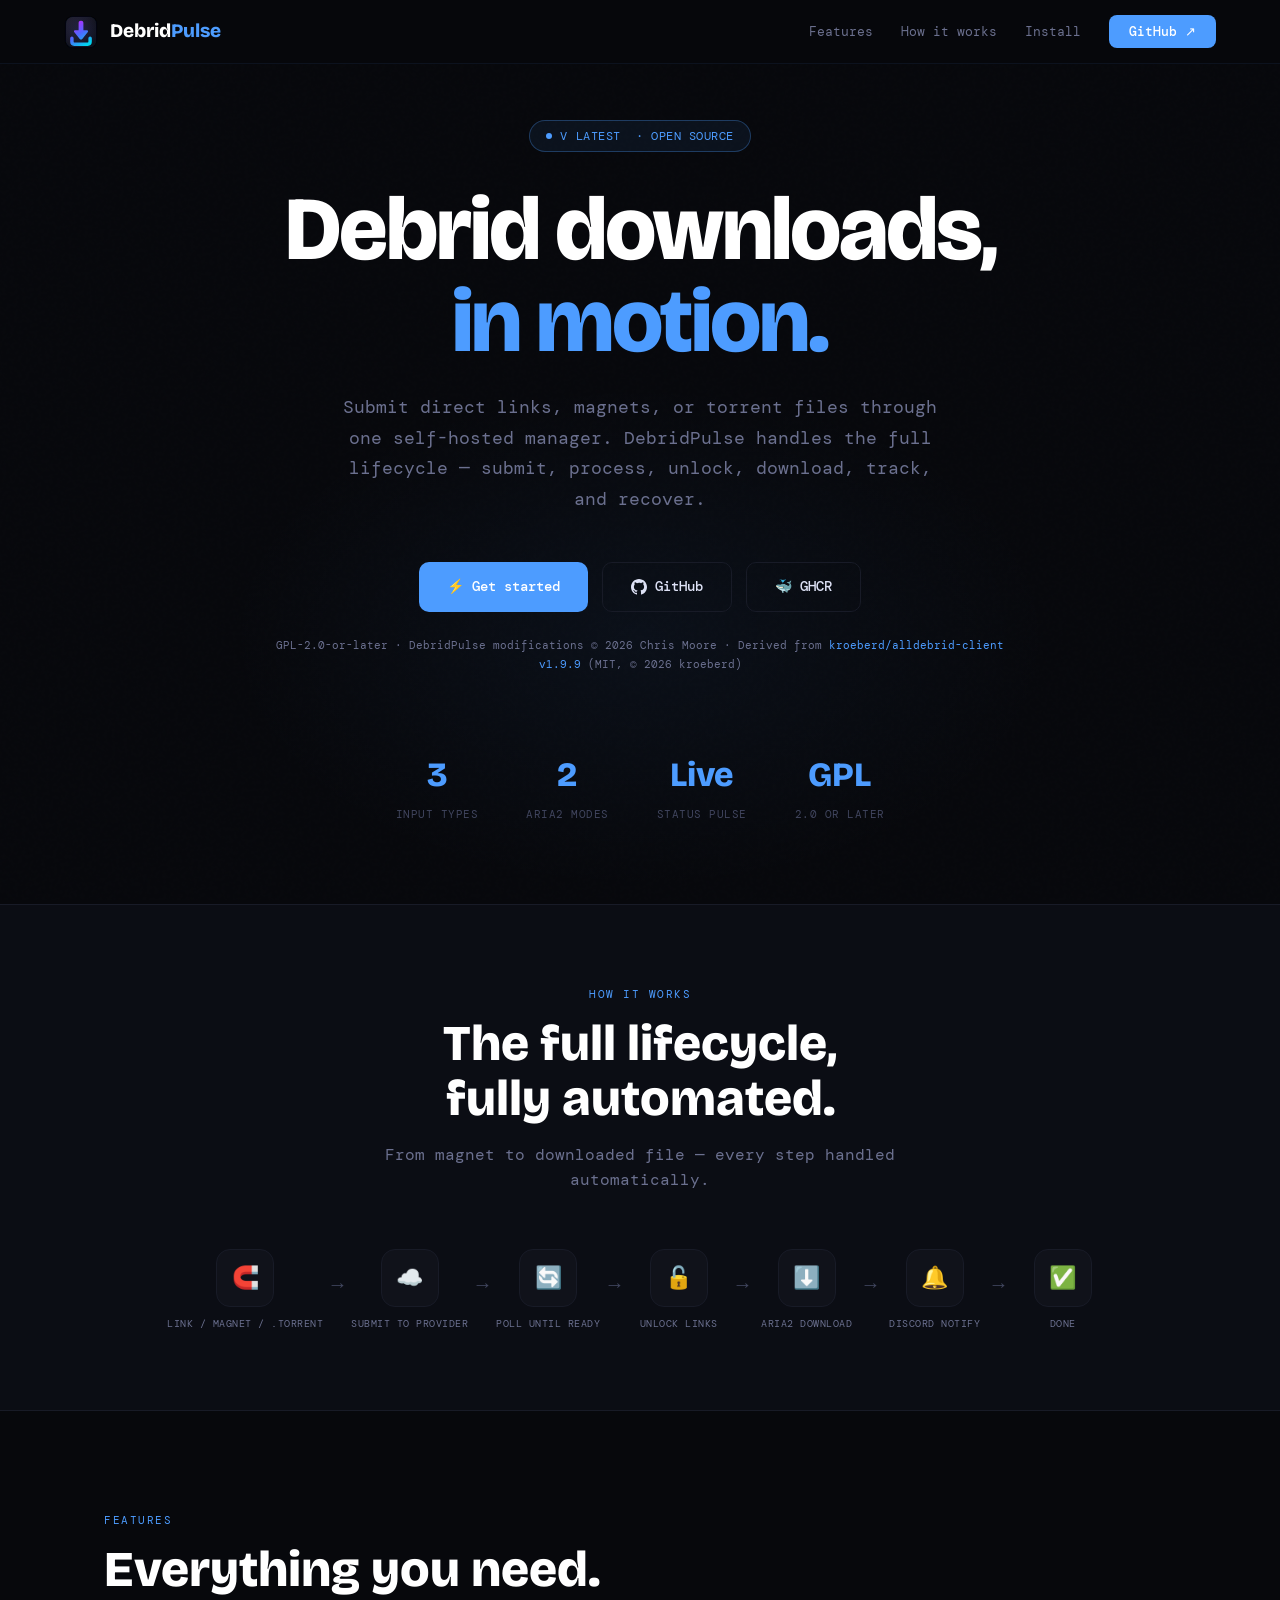
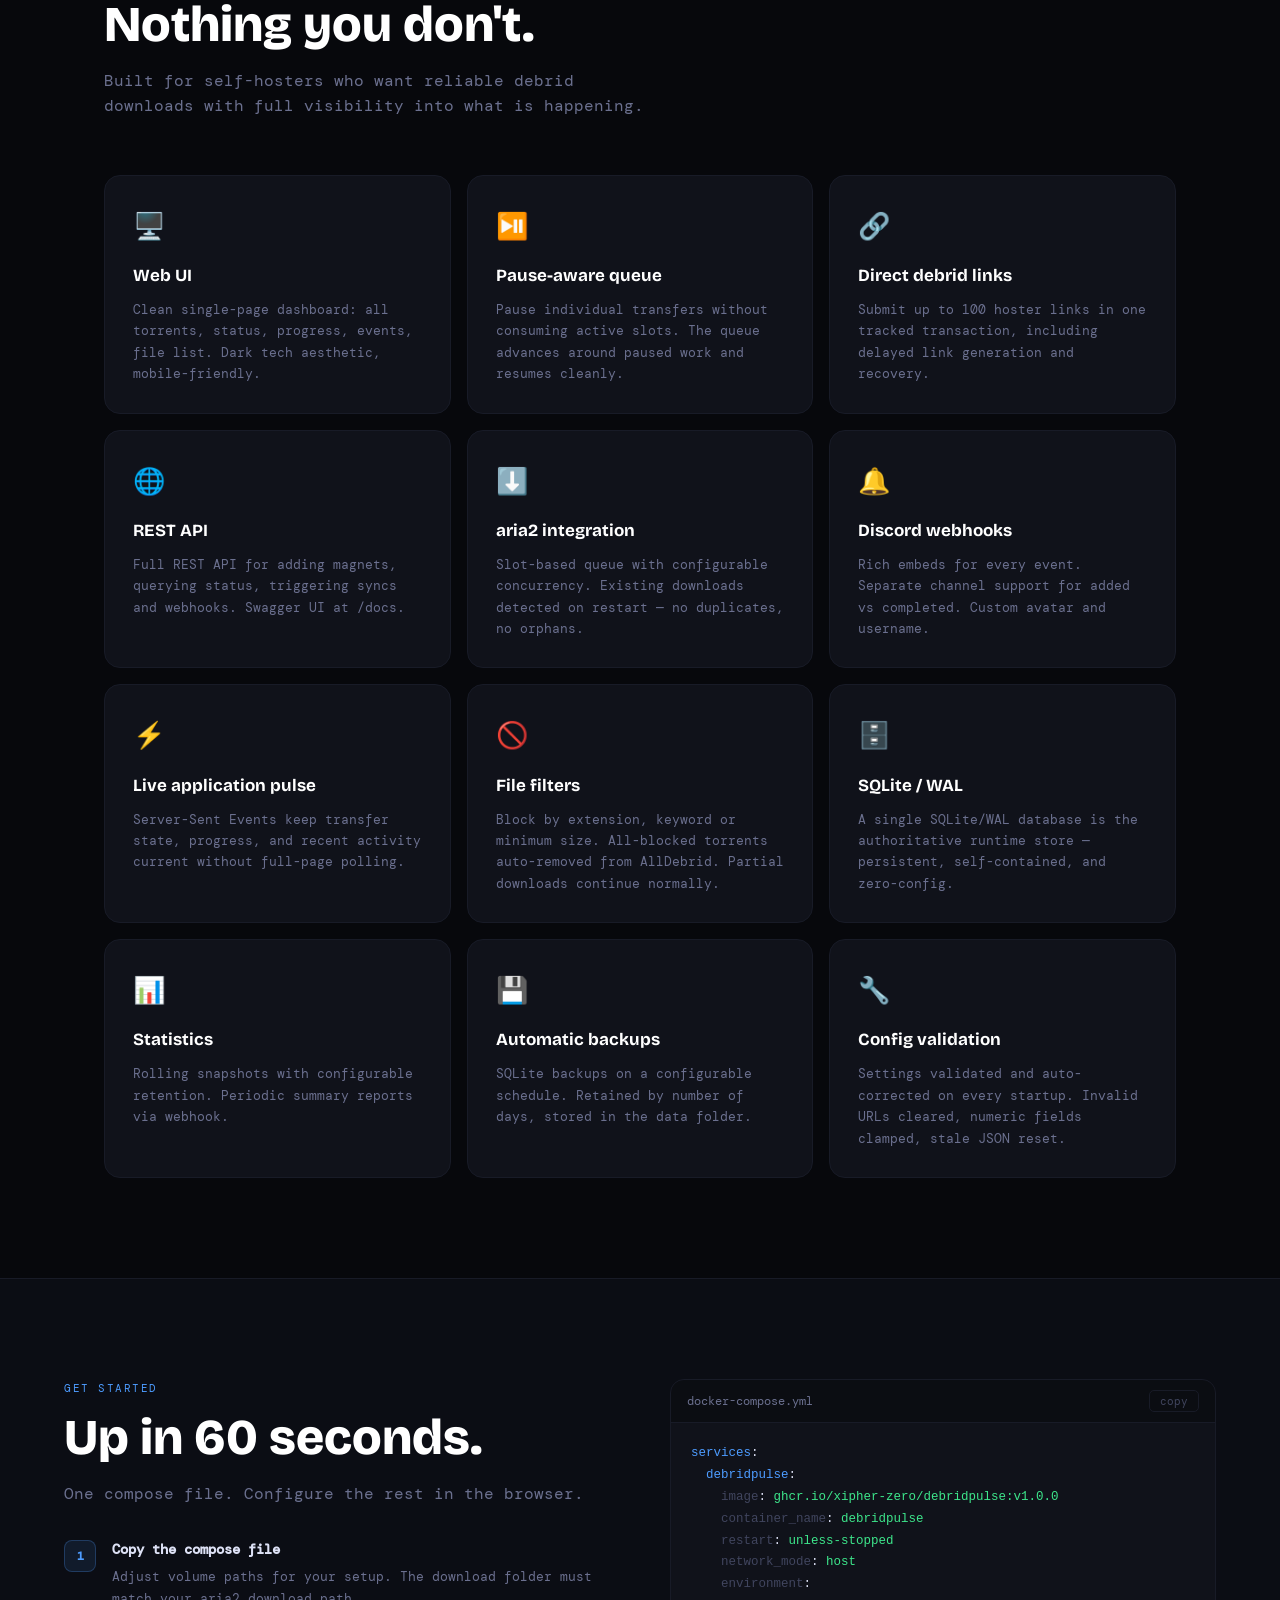
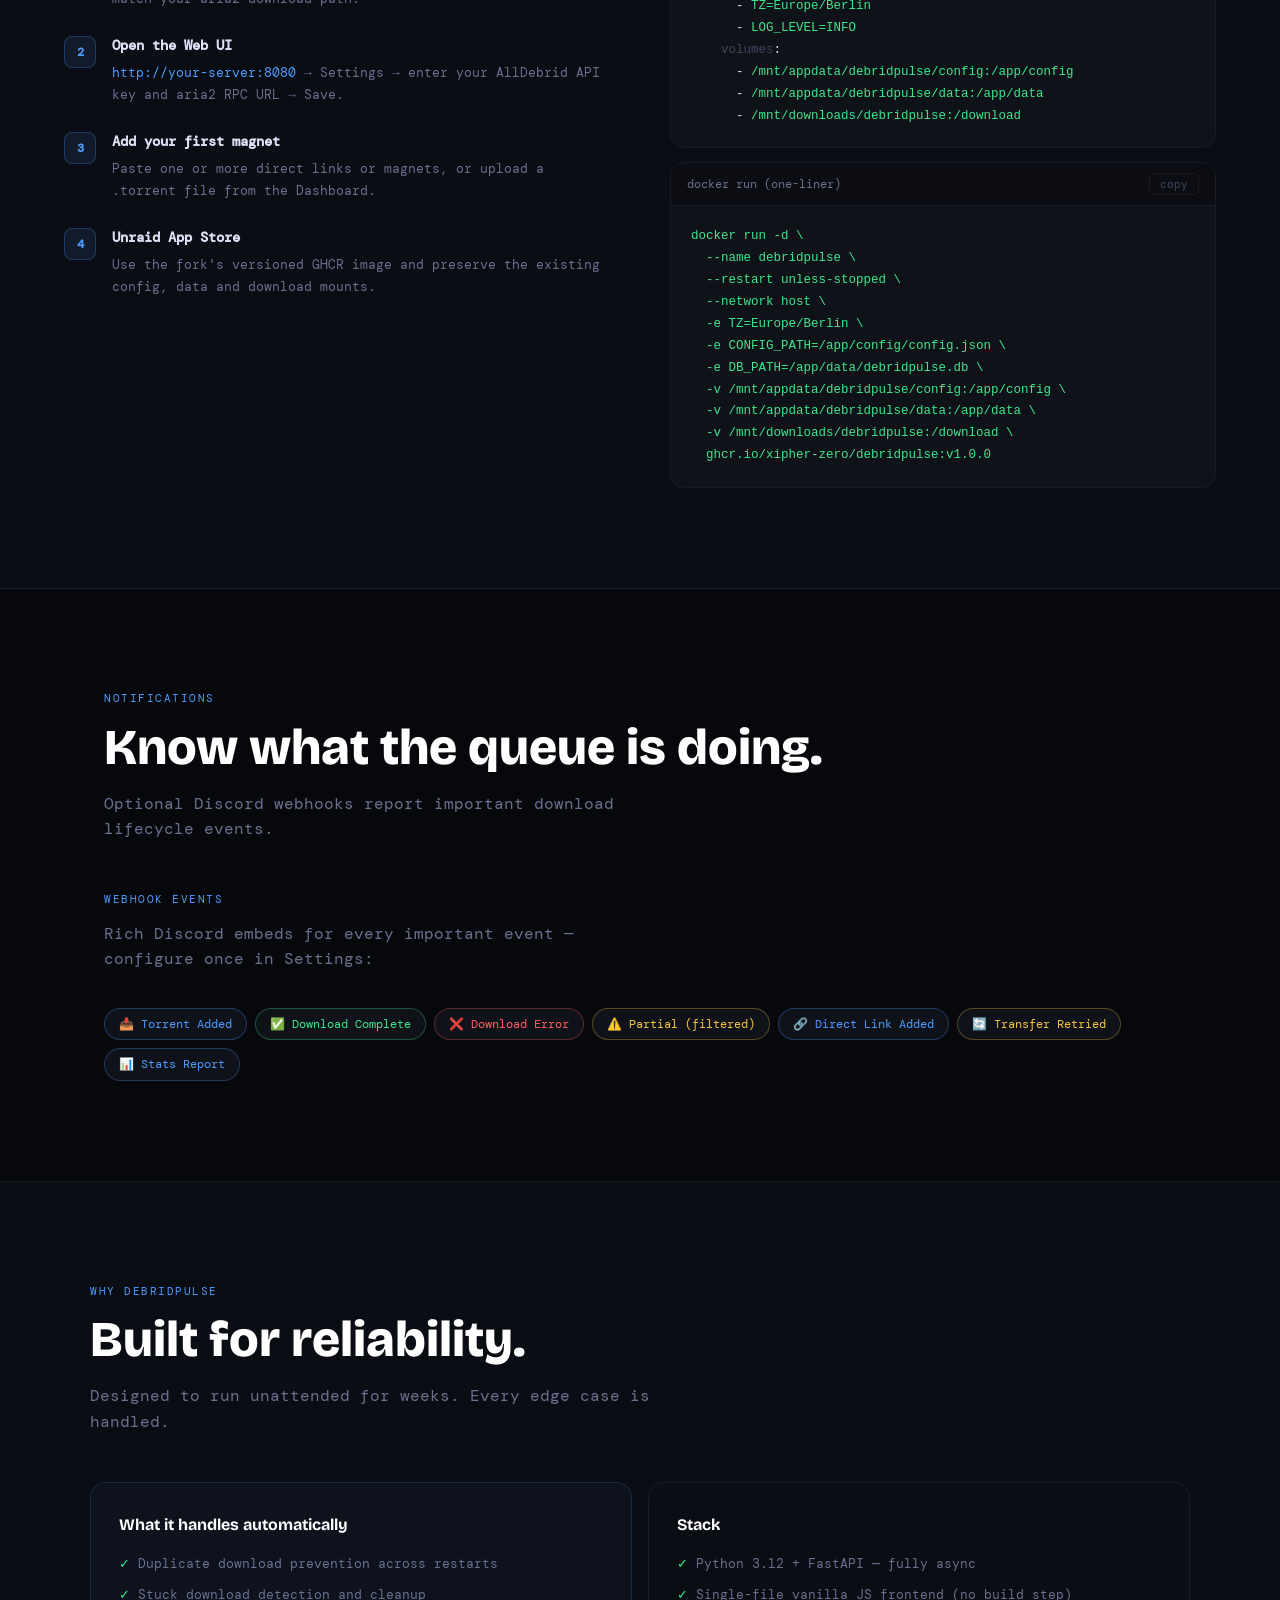
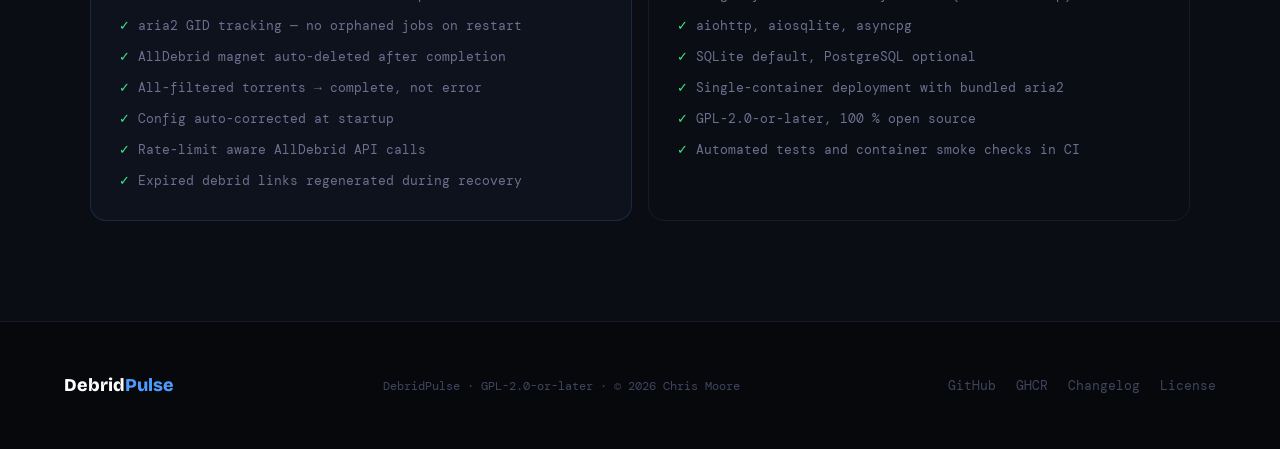
==== commit e98c8af3: "Synchronize v1.0.6 release metadata" ====
--- a/index.html
+++ b/index.html
@@ -230,12 +230,12 @@
       <div class="feat-card reveal"><div class="feat-icon">🖥️</div><div class="feat-title">Web UI</div><div class="feat-text">Clean single-page dashboard: all torrents, status, progress, events, file list. Dark tech aesthetic, mobile-friendly.</div></div>
       <div class="feat-card reveal"><div class="feat-icon">⏯️</div><div class="feat-title">Pause-aware queue</div><div class="feat-text">Pause individual transfers without consuming active slots. The queue advances around paused work and resumes cleanly.</div></div>
       <div class="feat-card reveal"><div class="feat-icon">🔗</div><div class="feat-title">Direct debrid links</div><div class="feat-text">Submit up to 100 hoster links in one tracked transaction, including delayed link generation and recovery.</div></div>
-      <div class="feat-card reveal"><div class="feat-icon">🌐</div><div class="feat-title">REST API</div><div class="feat-text">Full REST API for adding magnets, querying status, triggering syncs and webhooks. Swagger UI at /api/docs.</div></div>
+      <div class="feat-card reveal"><div class="feat-icon">🌐</div><div class="feat-title">REST API</div><div class="feat-text">Full REST API for adding magnets, querying status, triggering syncs and webhooks. Swagger UI at /docs.</div></div>
       <div class="feat-card reveal"><div class="feat-icon">⬇️</div><div class="feat-title">aria2 integration</div><div class="feat-text">Slot-based queue with configurable concurrency. Existing downloads detected on restart — no duplicates, no orphans.</div></div>
       <div class="feat-card reveal"><div class="feat-icon">🔔</div><div class="feat-title">Discord webhooks</div><div class="feat-text">Rich embeds for every event. Separate channel support for added vs completed. Custom avatar and username.</div></div>
       <div class="feat-card reveal"><div class="feat-icon">⚡</div><div class="feat-title">Live application pulse</div><div class="feat-text">Server-Sent Events keep transfer state, progress, and recent activity current without full-page polling.</div></div>
       <div class="feat-card reveal"><div class="feat-icon">🚫</div><div class="feat-title">File filters</div><div class="feat-text">Block by extension, keyword or minimum size. All-blocked torrents auto-removed from AllDebrid. Partial downloads continue normally.</div></div>
-      <div class="feat-card reveal"><div class="feat-icon">🗄️</div><div class="feat-title">SQLite or PostgreSQL</div><div class="feat-text">SQLite by default — zero config. Switch to external PostgreSQL via environment variable for multi-container setups.</div></div>
+      <div class="feat-card reveal"><div class="feat-icon">🗄️</div><div class="feat-title">SQLite / WAL</div><div class="feat-text">A single SQLite/WAL database is the authoritative runtime store — persistent, self-contained, and zero-config.</div></div>
       <div class="feat-card reveal"><div class="feat-icon">📊</div><div class="feat-title">Statistics</div><div class="feat-text">Rolling snapshots with configurable retention. Periodic summary reports via webhook.</div></div>
       <div class="feat-card reveal"><div class="feat-icon">💾</div><div class="feat-title">Automatic backups</div><div class="feat-text">SQLite backups on a configurable schedule. Retained by number of days, stored in the data folder.</div></div>
       <div class="feat-card reveal"><div class="feat-icon">🔧</div><div class="feat-title">Config validation</div><div class="feat-text">Settings validated and auto-corrected on every startup. Invalid URLs cleared, numeric fields clamped, stale JSON reset.</div></div>
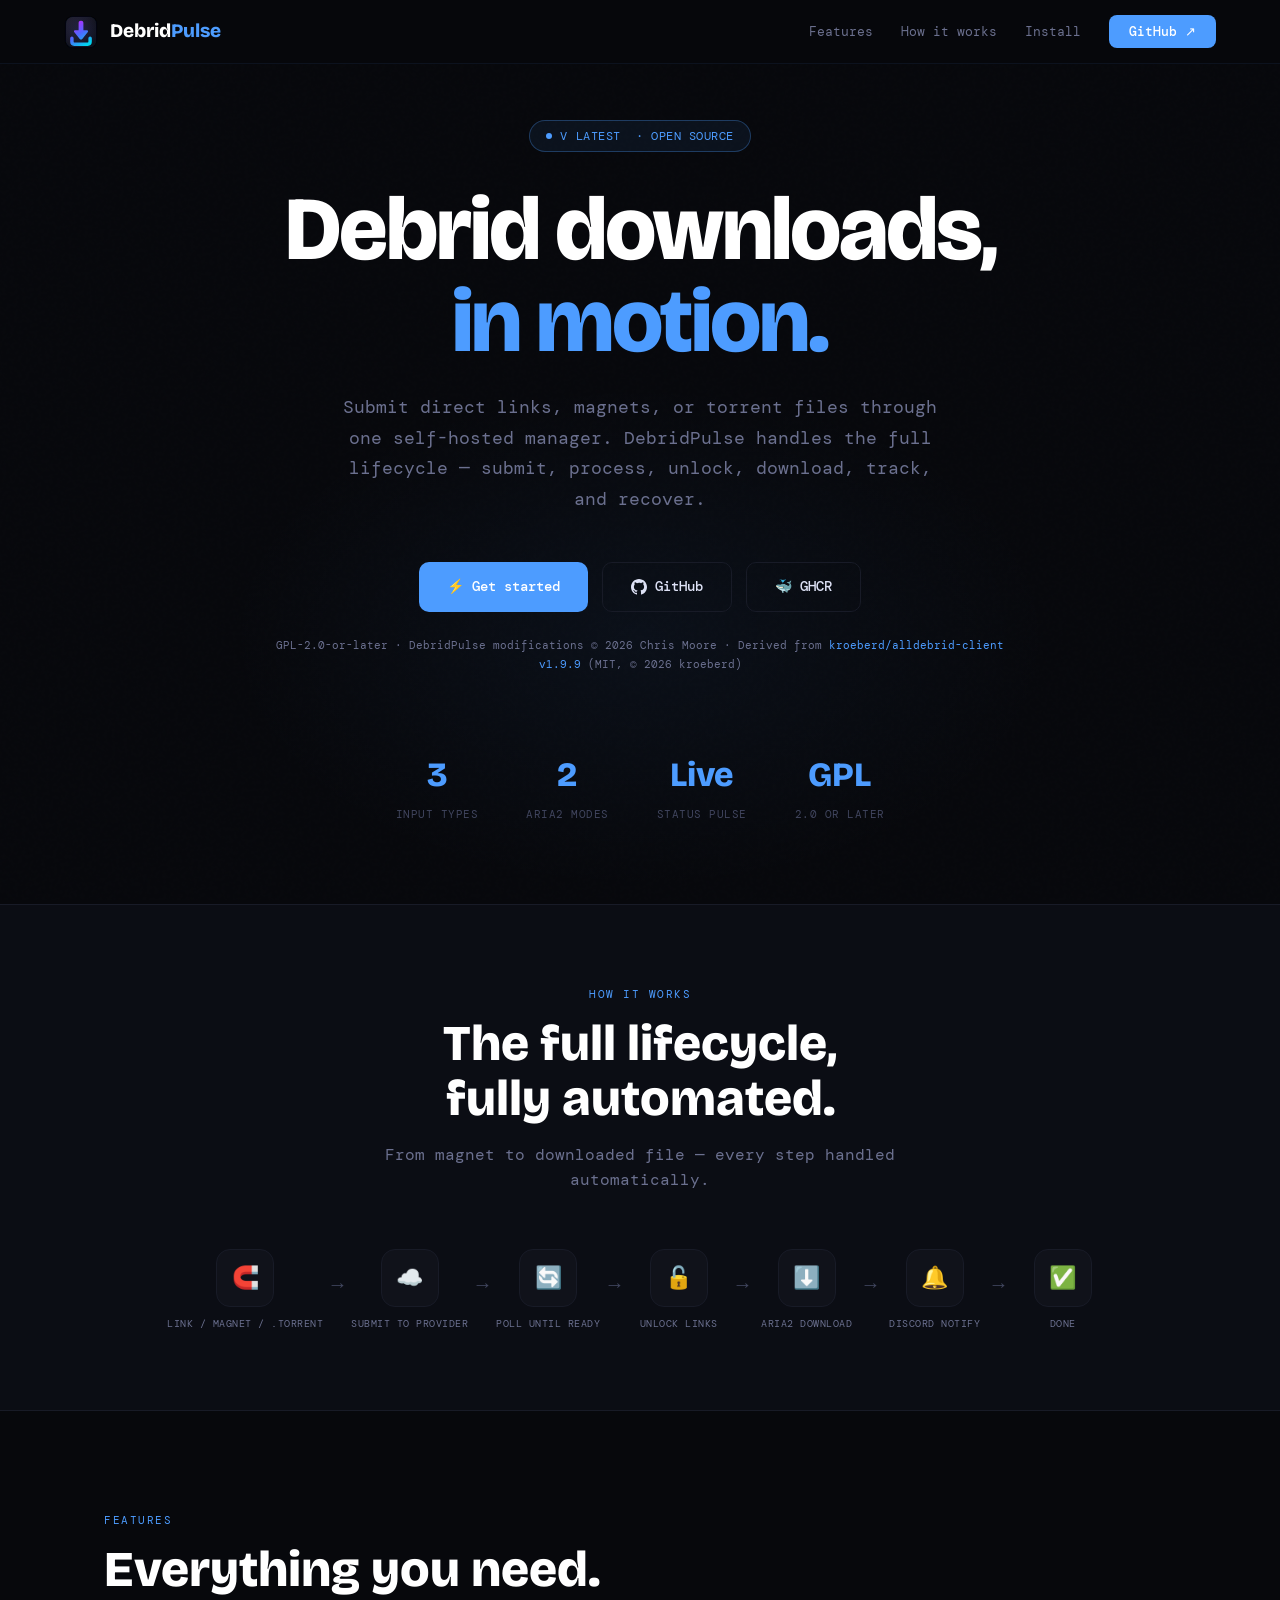
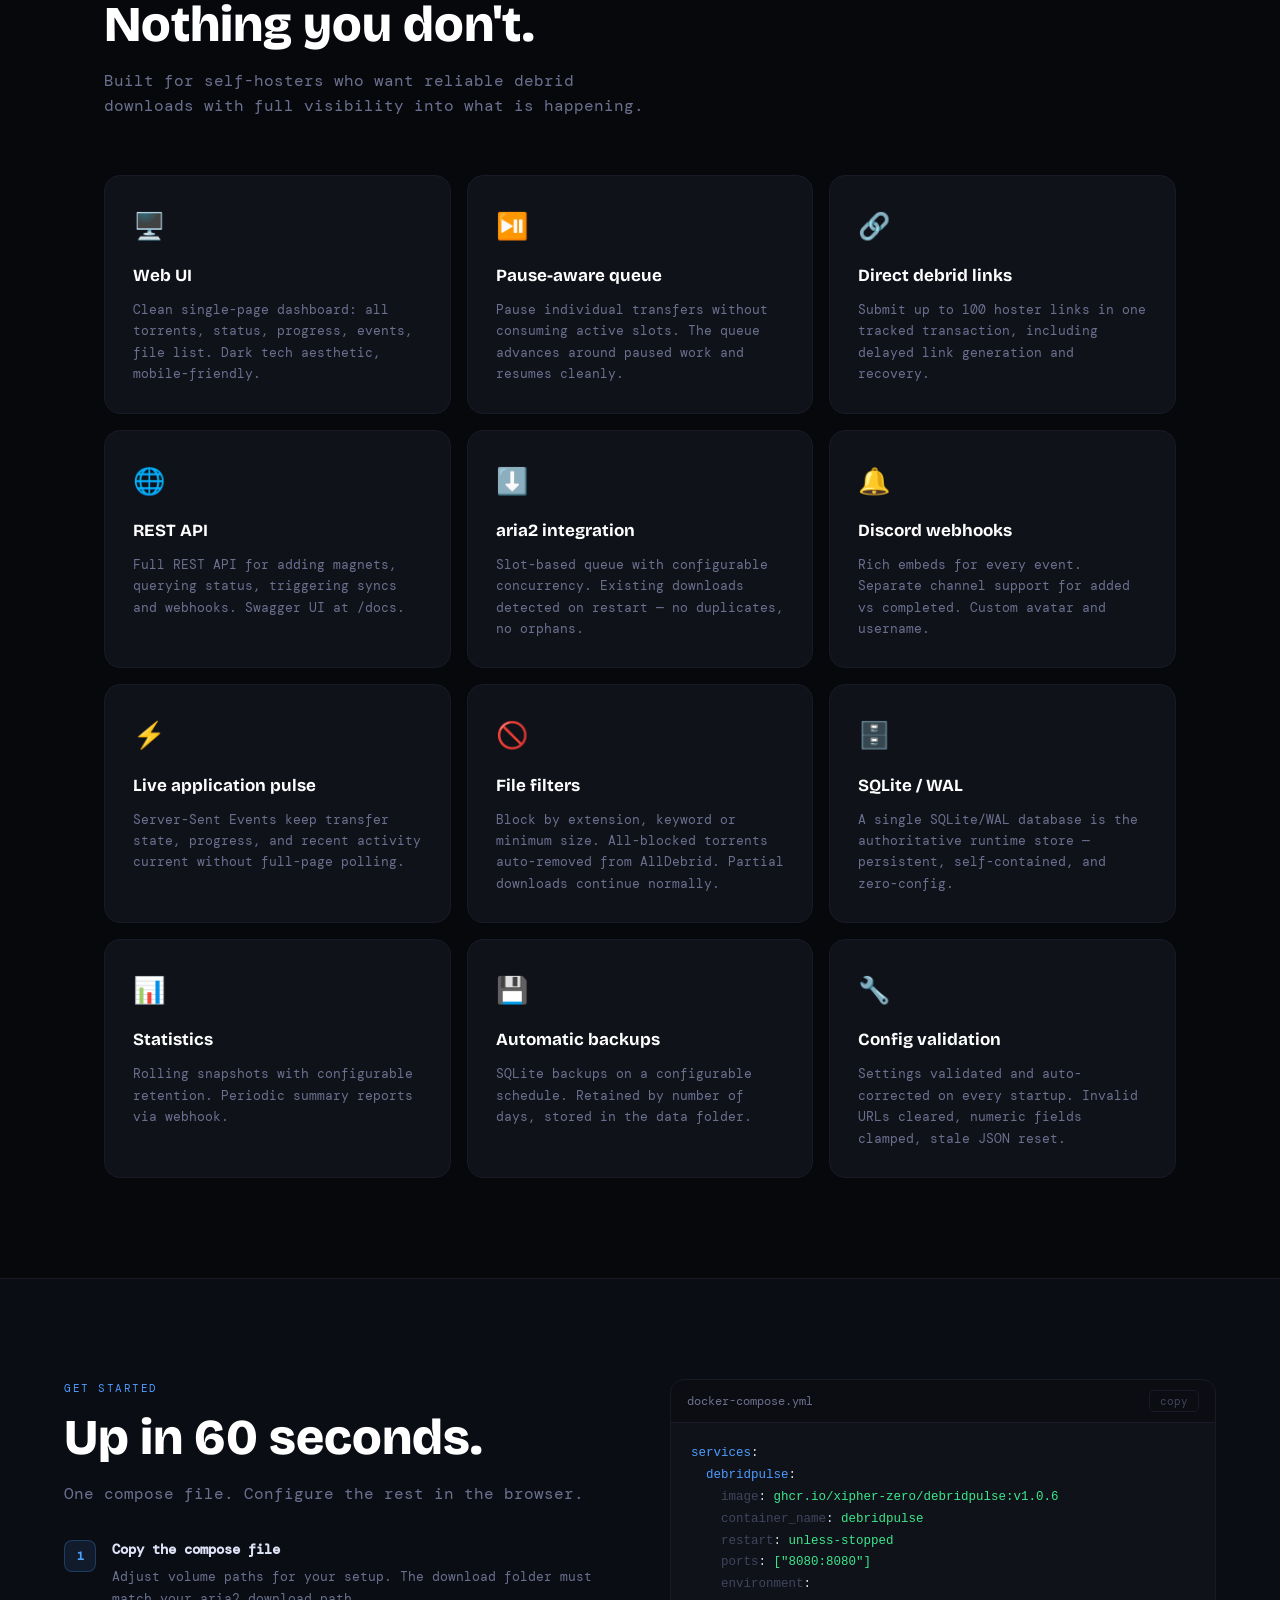
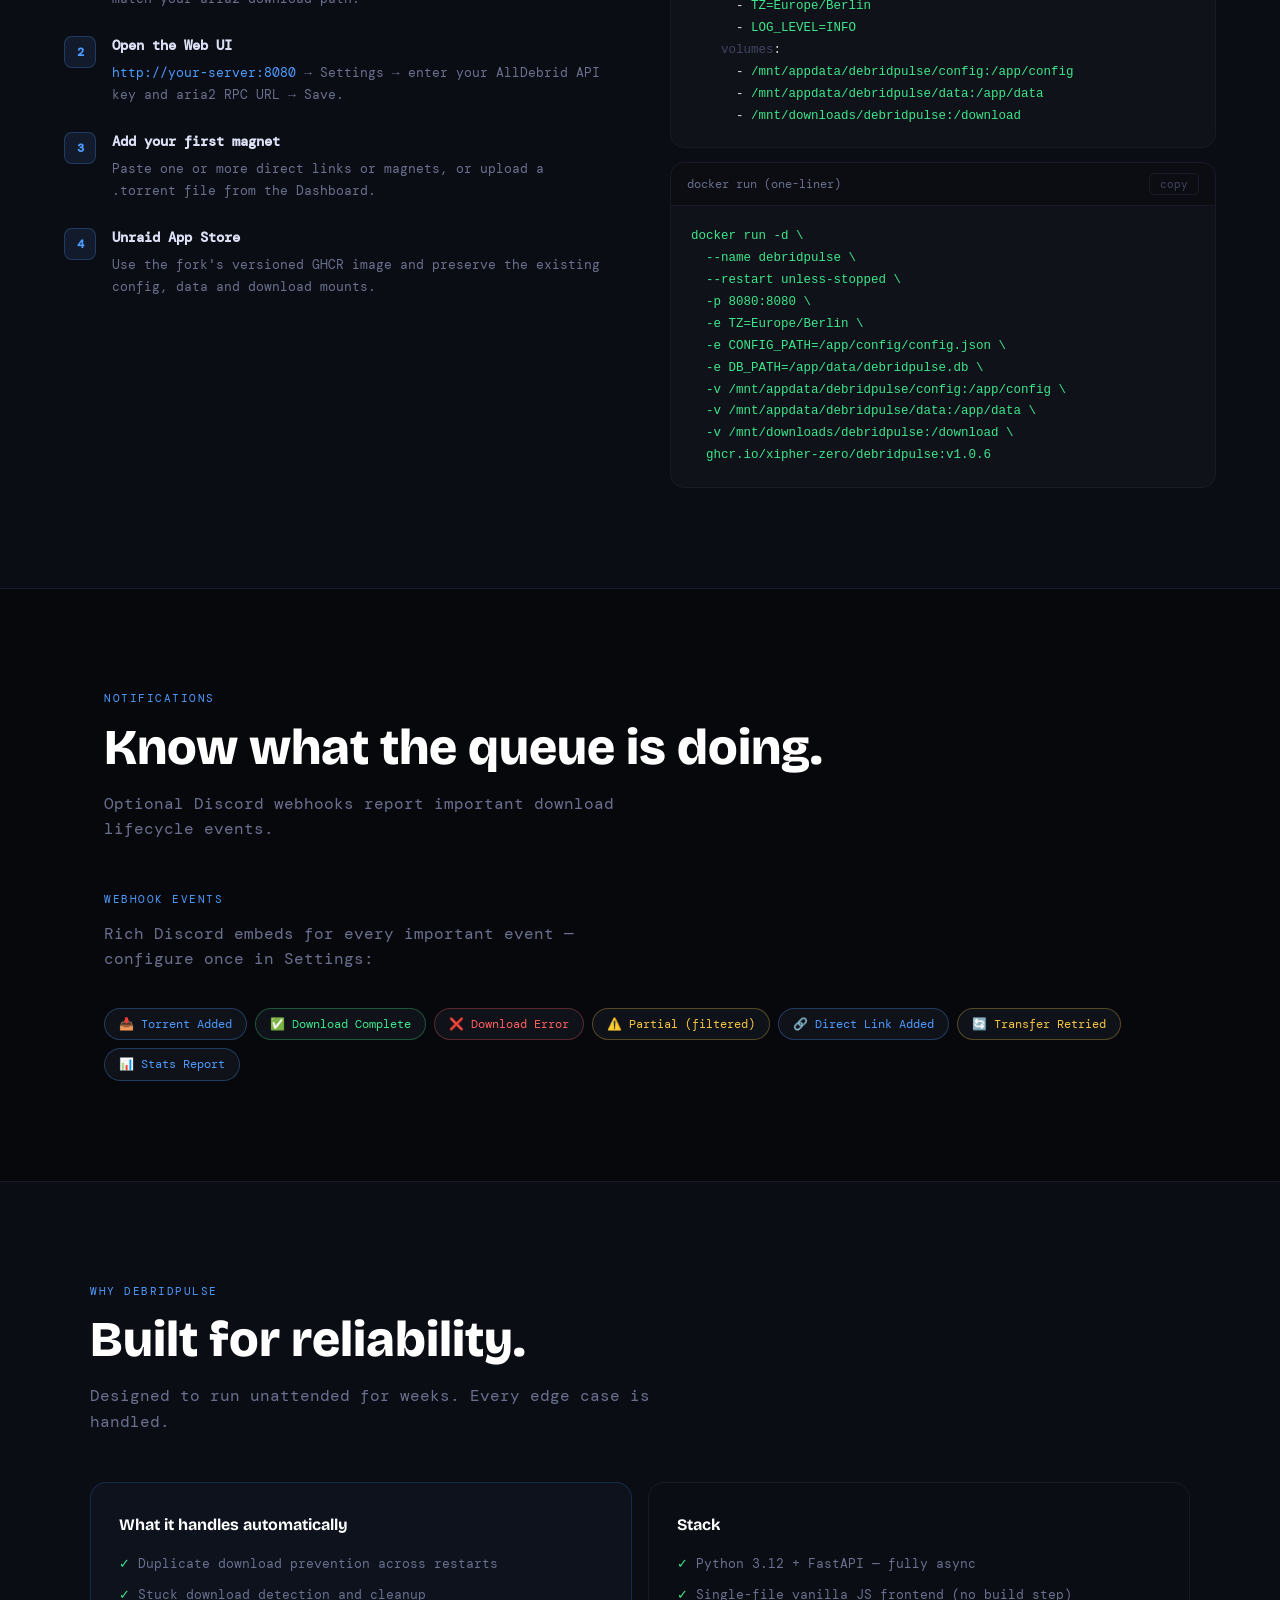
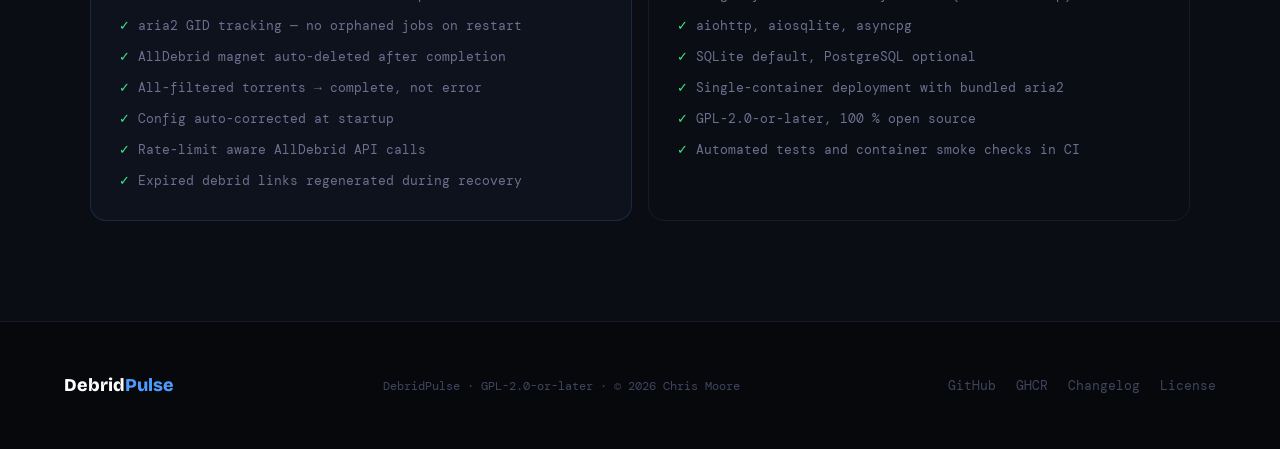
==== commit c8a522a9: "Complete v1.0.6 audit cleanup and unify dashboard input" ====
--- a/index.html
+++ b/index.html
@@ -290,10 +290,10 @@
         </div>
         <pre id="cc1"><span class="kw">services</span>:
   <span class="kw">debridpulse</span>:
-    <span class="cm">image</span>: <span class="str">ghcr.io/xipher-zero/debridpulse:v1.0.0</span>
+    <span class="cm">image</span>: <span class="str">ghcr.io/xipher-zero/debridpulse:v1.0.6</span>
     <span class="cm">container_name</span>: <span class="str">debridpulse</span>
     <span class="cm">restart</span>: <span class="str">unless-stopped</span>
-    <span class="cm">network_mode</span>: <span class="str">host</span>
+    <span class="cm">ports</span>: <span class="str">["8080:8080"]</span>
     <span class="cm">environment</span>:
       - <span class="str">TZ=Europe/Berlin</span>
       - <span class="str">LOG_LEVEL=INFO</span>
@@ -310,14 +310,14 @@
         <pre id="cc2"><span class="str">docker run -d \
   --name debridpulse \
   --restart unless-stopped \
-  --network host \
+  -p 8080:8080 \
   -e TZ=Europe/Berlin \
   -e CONFIG_PATH=/app/config/config.json \
   -e DB_PATH=/app/data/debridpulse.db \
   -v /mnt/appdata/debridpulse/config:/app/config \
   -v /mnt/appdata/debridpulse/data:/app/data \
   -v /mnt/downloads/debridpulse:/download \
-  ghcr.io/xipher-zero/debridpulse:v1.0.0</span></pre>
+  ghcr.io/xipher-zero/debridpulse:v1.0.6</span></pre>
       </div>
     </div>
   </div>
